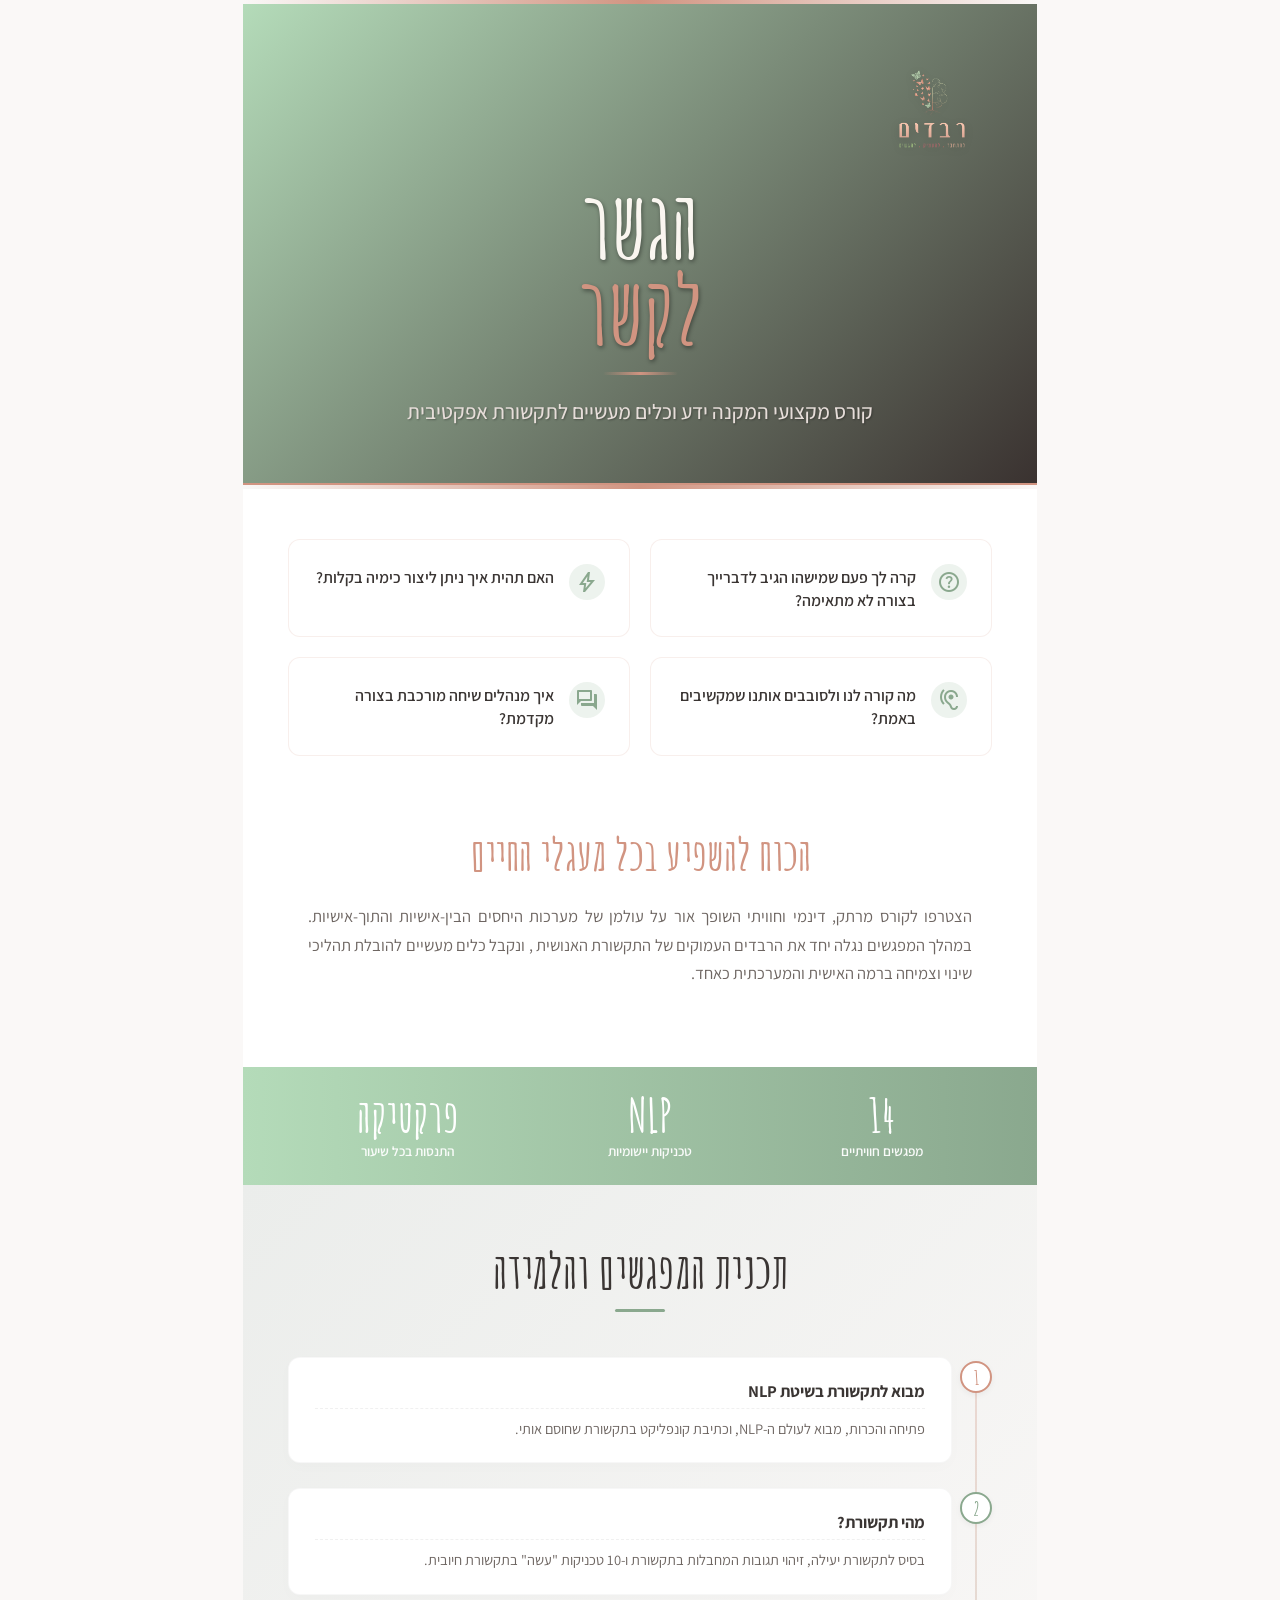
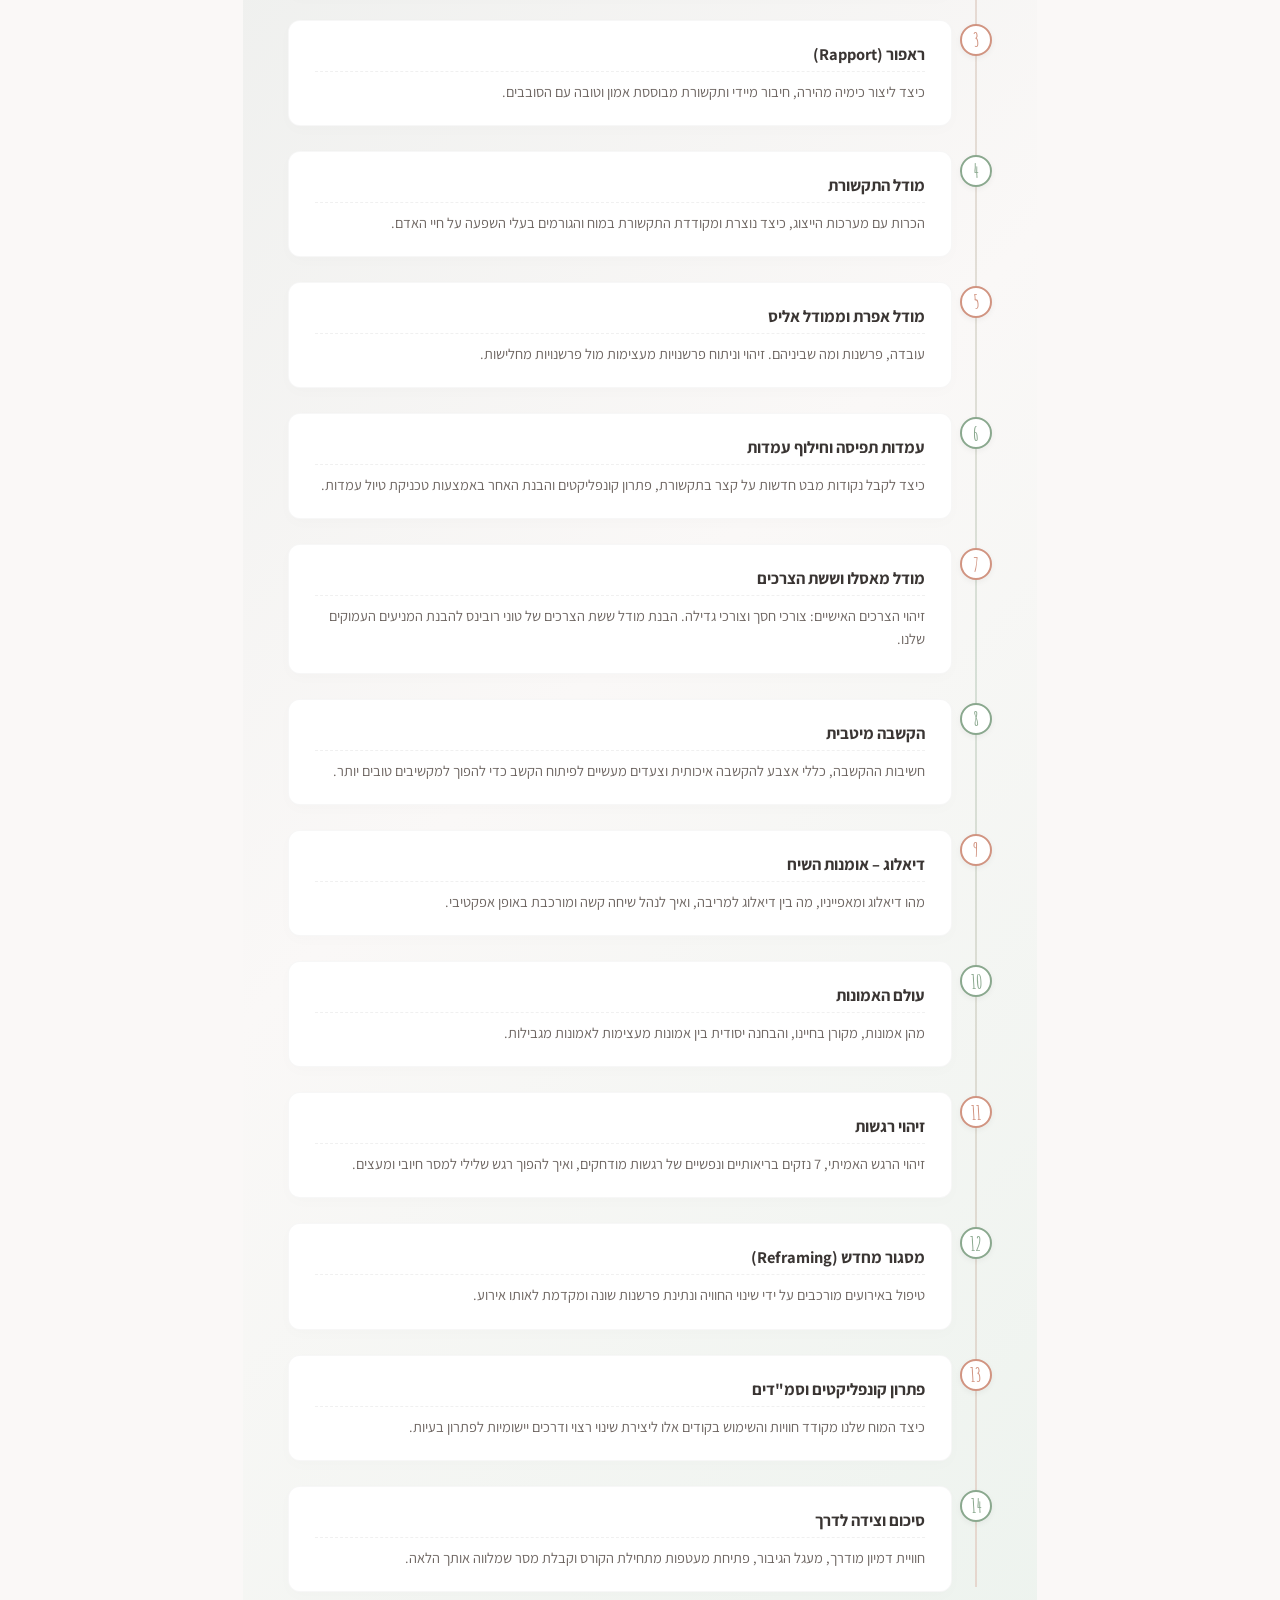
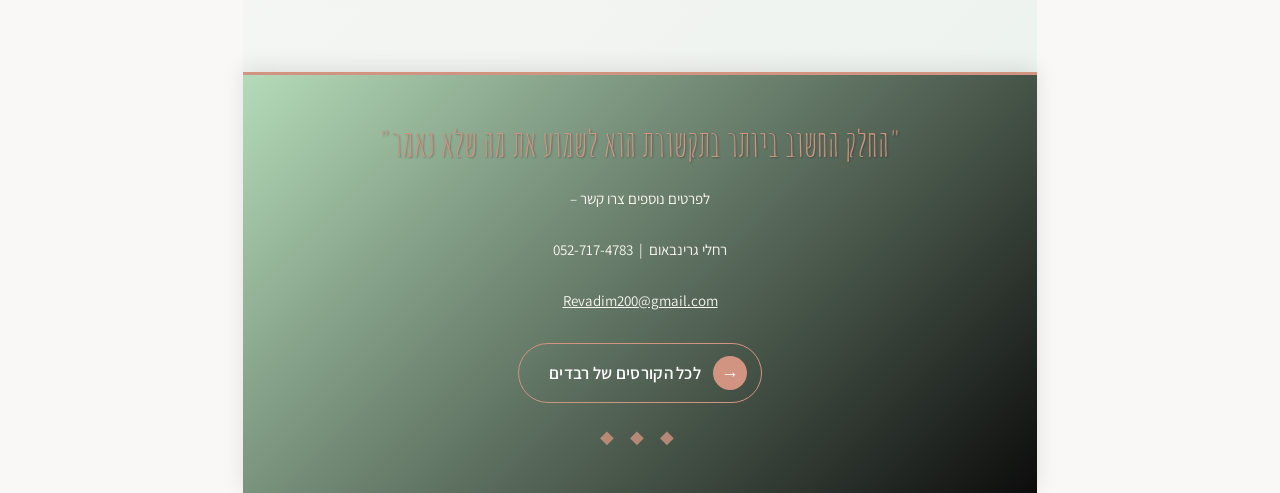
==== communication.html @ 4081c537 "מידע מובנה לגוגל (Schema), מפת אתר ו-robots.txt Co-Authored-By: Claude Opus 5.5 <noreply@anthropic.c" ====
<!doctype html>
<html lang="he" dir="rtl">

<head>
  <meta http-equiv="Content-Type" content="text/html; charset=UTF-8">
  <meta name="viewport" content="width=device-width, initial-scale=1.0">
  <title>הגשר לקשר</title>
  <meta name="description" content="הגשר לקשר – קורס תקשורת אפקטיבית ב-14 מפגשים חוויתיים: ראפור, הקשבה, ניהול שיחות מורכבות וטכניקות NLP יישומיות לכל מעגלי החיים. מרכז רבדים.">
  <meta property="og:type" content="website">
  <meta property="og:locale" content="he_IL">
  <meta property="og:site_name" content="רבדים">
  <meta property="og:title" content="הגשר לקשר">
  <meta property="og:description" content="הגשר לקשר – קורס תקשורת אפקטיבית ב-14 מפגשים חוויתיים: ראפור, הקשבה, ניהול שיחות מורכבות וטכניקות NLP יישומיות לכל מעגלי החיים. מרכז רבדים.">

  <link
    href="https://fonts.googleapis.com/css2?family=Amatic+SC:wght@400;700&family=Assistant:wght@300;400;500;600;700;800&display=swap"
    rel="stylesheet">
  <link href="https://fonts.googleapis.com/css2?family=Material+Symbols+Outlined" rel="stylesheet">

  <style>
    * {
      margin: 0;
      padding: 0;
      box-sizing: border-box;
    }

    :root {
      /* פלטת צבעים מתוך קובץ המותג */
      --logo-peach: #D19481;
      /* ורוד-אפרסק חם מהלוגו */
      --logo-peach-light: #F4EBE8;
      /* ורדרד בהיר מאוד לרקעים */
      --logo-mint: #8AA88E;
      /* ירוק מנטה/זית עדין מהעלים */
      --logo-mint-light: #EDF3EE;
      /* ירוק מנטה בהיר נקי */

      --text-main: #3A3533;
      /* חום-אפור כהה ואלגנטי לטקסט קריא */
      --text-muted: #6E6662;
      /* גוון משני עדין */
      --bg-main: #FAF8F7;
      /* רקע כללי בהיר, נקי ואסתטי */
      --white: #FFFFFF;

      --font-heading: 'Amatic SC', cursive;
      --font-body: 'Assistant', sans-serif;
    }

    body {
      font-family: var(--font-body);
      background-color: var(--bg-main);
      color: var(--text-main);
      direction: rtl;
      width: 794px;
      margin: 0 auto;
      -webkit-font-smoothing: antialiased;
    }

    /* ═══════════════════════════════════ HERO SECTION (עיצוב חדש: חום-שוקולד עמוק ויוקרתי עם נגיעות אפרסק) */
    .hero-container {
      /* רקע כהה, עשיר ואלגנטי המעניק ניגודיות מרהיבה ומראה אקסקלוסיבי */
      background: linear-gradient(135deg, #b4dbb9 0%, #3A3230 100%);
      padding: 1.9rem;
      position: relative;
      border-bottom: 2px solid var(--logo-peach);
      text-align: center;
    }

    .main-title {
      font-family: var(--font-heading);
      font-size: 94px;
      font-weight: 700;
      color: #FAF6F0;
      /* צבע שמנת בהיר לקריאות מושלמת על הרקע הכהה */
      line-height: 0.85;
      margin-bottom: 8px;
      text-shadow: 1px 2px 4px rgba(0, 0, 0, 0.4);
    }

    .main-title span {
      /* שימוש באפרסק מוזהב ובולט מתוך הלוגו */
      color: var(--logo-peach);
      display: block;
      margin-top: 6px;
    }

    .hero-header {
      display: flex;
      justify-content: space-between;
      align-items: center;
    }

    .brand-logo {
      width: 150px;
      height: auto;
      /* הוספת פילטר עדין להבלטת הלוגו על הרקע הכהה */
      filter: drop-shadow(0px 2px 4px rgba(0, 0, 0, 0.15));
    }

    .badge-tag {
      font-family: var(--font-body);
      font-size: 13px;
      font-weight: 700;
      color: #3A3230;
      border: 1px solid var(--logo-peach);
      padding: 5px 18px;
      border-radius: 30px;
      background-color: var(--logo-peach-light);
      box-shadow: 0 2px 6px rgba(0, 0, 0, 0.15);
      letter-spacing: 0.5px;
    }

    /* קו מפריד עיצובי עדין ויוקרתי מתחת לכותרת */
    .title-underline {
      width: 75px;
      height: 3px;
      background: linear-gradient(90deg, transparent 0%, var(--logo-peach) 50%, transparent 100%);
      margin: 22px auto;
      border-radius: 2px;
    }

    .hero-border-top {
      width: 100%;
      height: 4px;
      background: linear-gradient(90deg, transparent, var(--logo-peach), transparent);
      position: relative;
      z-index: 2;
    }

    .sub-title {
      font-size: 21px;
      font-weight: 500;
      color: #E6DDD9;
      /* גוון בהיר רך לקריאות מקסימלית */
      max-width: 550px;
      margin-left: auto;
      margin-right: auto;
      line-height: 1.45;
      text-shadow: 1px 1px 2px rgba(0, 0, 0, 0.3);
    }

    .hero-quote-box {
      margin-top: 25px;
      font-size: 15.5px;
      font-style: italic;
      color: var(--logo-peach);
      font-weight: 600;
      display: flex;
      align-items: center;
      justify-content: center;
      gap: 8px;
    }

    /* ═══════════════════════════════════ QUESTIONS GRID */
    .cards-section {
      padding: 50px 45px 30px 45px;
      background: var(--white);
    }

    .cards-grid {
      display: grid;
      grid-template-columns: 1fr 1fr;
      gap: 20px;
    }

    .question-card {
      background-color: var(--white);
      padding: 24px;
      border-radius: 12px;
      border: 1px solid rgba(209, 148, 129, 0.15);
      display: flex;
      gap: 15px;
      align-items: flex-start;
    }

    .card-icon-wrap {
      background-color: var(--logo-mint-light);
      color: var(--logo-mint);
      width: 36px;
      height: 36px;
      border-radius: 50%;
      display: flex;
      align-items: center;
      justify-content: center;
      flex-shrink: 0;
    }

    .question-card p {
      font-size: 16px;
      font-weight: 600;
      color: var(--text-main);
      line-height: 1.45;
      padding-top: 2px;
    }

    /* ═══════════════════════════════════ MAIN HOOK TEXT */
    .text-manifesto {
      padding: 40px 65px 50px 65px;
      background: var(--white);
      text-align: center;
    }

    .manifesto-heading {
      font-family: var(--font-heading);
      font-size: 44px;
      color: var(--logo-peach);
      margin-bottom: 20px;
    }

    .manifesto-p {
      font-size: 16.5px;
      color: var(--text-muted);
      line-height: 1.75;
      text-align: justify;
    }

    /* ═══════════════════════════════════ STATS BANNER */
    .stats-banner {
      background: linear-gradient(90deg, #b4dbb9 0%, #8aa88e 100%);
      padding: 25px 40px;
      display: flex;
      justify-content: space-around;
      color: var(--white);
    }

    .stat-block {
      text-align: center;
    }

    .stat-val {
      font-family: var(--font-heading);
      font-size: 46px;
      font-weight: 700;
      line-height: 1;
    }

    .stat-lbl {
      font-size: 13.5px;
      font-weight: 600;
      opacity: 0.95;
      margin-top: 4px;
    }

    /* ═══════════════════════════════════ TIMELINE SYLLABUS */
    .timeline-section {
      padding: 55px 45px;
      background: linear-gradient(135deg, #ebedeb 0%, #FAF8F7 50%, var(--logo-mint-light) 100%);
    }

    .section-title-modern {
      font-family: var(--font-heading);
      font-size: 48px;
      color: var(--text-main);
      text-align: center;
      margin-bottom: 45px;
      position: relative;
    }

    .section-title-modern::after {
      content: '';
      display: block;
      width: 50px;
      height: 3px;
      background-color: var(--logo-mint);
      margin: 8px auto 0 auto;
      border-radius: 2px;
    }

    .timeline-container {
      position: relative;
      margin: 0 auto;
      padding-right: 40px;
    }

    .timeline-container::before {
      content: '';
      position: absolute;
      top: 5px;
      bottom: 5px;
      right: 15px;
      width: 2px;
      background: linear-gradient(180deg, var(--logo-peach) 0%, var(--logo-mint) 50%, var(--logo-peach) 100%);
      opacity: 0.3;
    }

    .timeline-item {
      position: relative;
      margin-bottom: 25px;
    }

    .timeline-badge {
      position: absolute;
      right: -40px;
      top: 4px;
      width: 32px;
      height: 32px;
      border-radius: 50%;
      background-color: var(--white);
      border: 2px solid var(--logo-peach);
      color: var(--logo-peach);
      display: flex;
      align-items: center;
      justify-content: center;
      font-family: var(--font-heading);
      font-size: 20px;
      font-weight: 700;
      z-index: 2;
      box-shadow: 0 2px 6px rgba(0, 0, 0, 0.05);
    }

    .timeline-item:nth-child(even) .timeline-badge {
      border-color: var(--logo-mint);
      color: var(--logo-mint);
    }

    .timeline-content {
      background-color: var(--white);
      padding: 22px 26px;
      border-radius: 12px;
      box-shadow: 0 4px 15px rgba(0, 0, 0, 0.015);
      border: 1px solid rgba(0, 0, 0, 0.03);
    }

    .timeline-header-box {
      display: flex;
      justify-content: space-between;
      align-items: center;
      margin-bottom: 8px;
      border-bottom: 1px dashed rgba(0, 0, 0, 0.06);
      padding-bottom: 6px;
    }

    .timeline-topic {
      font-size: 16.5px;
      font-weight: 700;
      color: var(--text-main);
    }

    .timeline-desc {
      font-size: 14.5px;
      color: var(--text-muted);
      line-height: 1.6;
    }

    /* ═══════════════════════════════════ CLEAN STANDARD COURSE FOOTER (סגירה הרמונית ותואמת) */
    .footer {
      /* גרדיאנט חום כהה עשיר ליצירת סגירה מושלמת ויוקרתית לדף */
      background: linear-gradient(135deg, #b4dbb9 0%, #0c0c0c 100%);
      padding: 45px 60px;
      text-align: center;
      position: relative;
      box-shadow: 0 -4px 20px rgba(0, 0, 0, 0.1);
      border-top: 3px solid var(--logo-peach);
    }

    .footer-sub {
      font-family: var(--font-body);
      font-size: 15px;
      color: #FAF6F0;
      /* טקסט בהיר וקריא על הרקע הכהה */
      font-weight: 400;
      line-height: 1.7;
    }

    .footer-sub strong {
      color: #FFF;
    }

    .footer-quote-wrap {
      display: flex;
      align-items: center;
      justify-content: center;
      gap: 8px;
      margin-bottom: 20px;
    }

    .footer-quote-wrap span {
      color: var(--logo-peach);
      /* הבלטת הציטוט בגוון אפרסק חם */
      font-family: var(--font-heading);
      font-size: 36px;
      text-shadow: 1px 1px 2px rgba(0, 0, 0, 0.3);
    }

    .footer-ornament {
      color: var(--logo-peach);
      font-size: 18px;
      letter-spacing: 6px;
      margin-top: 22px;
      opacity: 0.8;
    }
  </style>
    <link rel="icon" href="favicon.ico" sizes="any">
    <link rel="icon" type="image/png" sizes="32x32" href="favicon-32.png">
    <link rel="apple-touch-icon" href="apple-touch-icon.png">
    <script type="application/ld+json">
    {
      "@context": "https://schema.org",
      "@type": "Course",
      "name": "הגשר לקשר – תקשורת אפקטיבית",
      "description": "קורס תקשורת אפקטיבית ב-14 מפגשים: ראפור, הקשבה, ניהול שיחות מורכבות וטכניקות NLP יישומיות.",
      "inLanguage": "he",
      "url": "https://racheligrinbaum.onrender.com/communication.html",
      "provider": {
        "@type": "EducationalOrganization",
        "name": "רבדים",
        "url": "https://racheligrinbaum.onrender.com/"
      },
      "instructor": {
        "@type": "Person",
        "name": "רחלי גרינבאום"
      }
    }
    </script>
</head>

<body>


  <!-- HERO -->
  <div class="hero-border-top"></div>
  <section class="hero-container">
    <div class="hero-header">
      <img class="brand-logo" src="logo.png" alt="רבדים">
    </div>

    <div>
      <h1 class="main-title">הגשר<span>לקשר</span></h1>
      <div class="title-underline"></div>
    </div>

    <p class="sub-title">קורס מקצועי המקנה ידע וכלים מעשיים לתקשורת אפקטיבית</p>

    <div class="hero-quote-box">

    </div>
  </section>
  <div class="hero-border-top"></div>

  <!-- QUESTIONS GRID -->
  <section class="cards-section">
    <div class="cards-grid">
      <div class="question-card">
        <div class="card-icon-wrap"><span class="material-symbols-outlined">help</span></div>
        <p>קרה לך פעם שמישהו הגיב לדברייך בצורה לא מתאימה?</p>
      </div>
      <div class="question-card">
        <div class="card-icon-wrap"><span class="material-symbols-outlined">bolt</span></div>
        <p>האם תהית איך ניתן ליצור כימיה בקלות?</p>
      </div>
      <div class="question-card">
        <div class="card-icon-wrap"><span class="material-symbols-outlined">hearing</span></div>
        <p>מה קורה לנו ולסובבים אותנו שמקשיבים באמת?</p>
      </div>
      <div class="question-card">
        <div class="card-icon-wrap"><span class="material-symbols-outlined">forum</span></div>
        <p>איך מנהלים שיחה מורכבת בצורה מקדמת?</p>
      </div>
    </div>
  </section>

  <!-- MANIFESTO TEXT -->
  <section class="text-manifesto">
    <h2 class="manifesto-heading">הכוח להשפיע בכל מעגלי החיים</h2>
    <p class="manifesto-p">
      הצטרפו לקורס מרתק, דינמי וחוויתי השופך אור על עולמן של מערכות היחסים הבין-אישיות והתוך-אישיות.
      במהלך המפגשים נגלה יחד את הרבדים העמוקים של התקשורת האנושית , ונקבל כלים מעשיים להובלת תהליכי שינוי וצמיחה ברמה
      האישית והמערכתית כאחד.
      <br><br>
    </p>
  </section>

  <!-- STATS BANNER -->
  <div class="stats-banner">
    <div class="stat-block">
      <div class="stat-val">14</div>
      <div class="stat-lbl">מפגשים חוויתיים</div>
    </div>
    <div class="stat-block">
      <div class="stat-val">NLP</div>
      <div class="stat-lbl">טכניקות יישומיות</div>
    </div>
    <div class="stat-block">
      <div class="stat-val">פרקטיקה</div>
      <div class="stat-lbl">התנסות בכל שיעור</div>
    </div>
  </div>

  <!-- TIMELINE SYLLABUS -->
  <section class="timeline-section">
    <h2 class="section-title-modern">תכנית המפגשים והלמידה</h2>

    <div class="timeline-container">

      <!-- שיעור 1 -->
      <div class="timeline-item">
        <div class="timeline-badge">1</div>
        <div class="timeline-content">
          <div class="timeline-header-box">
            <div class="timeline-topic">מבוא לתקשורת בשיטת NLP</div>
          </div>
          <p class="timeline-desc">פתיחה והכרות, מבוא לעולם ה-NLP, וכתיבת קונפליקט בתקשורת שחוסם אותי.</p>
        </div>
      </div>

      <!-- שיעור 2 -->
      <div class="timeline-item">
        <div class="timeline-badge">2</div>
        <div class="timeline-content">
          <div class="timeline-header-box">
            <div class="timeline-topic">מהי תקשורת?</div>
          </div>
          <p class="timeline-desc">בסיס לתקשורת יעילה, זיהוי תגובות המחבלות בתקשורת ו-10 טכניקות "עשה" בתקשורת חיובית.
          </p>
        </div>
      </div>

      <!-- שיעור 3 -->
      <div class="timeline-item">
        <div class="timeline-badge">3</div>
        <div class="timeline-content">
          <div class="timeline-header-box">
            <div class="timeline-topic">ראפור (Rapport)</div>
          </div>
          <p class="timeline-desc">כיצד ליצור כימיה מהירה, חיבור מיידי ותקשורת מבוססת אמון וטובה עם הסובבים.</p>
        </div>
      </div>

      <!-- שיעור 4 -->
      <div class="timeline-item">
        <div class="timeline-badge">4</div>
        <div class="timeline-content">
          <div class="timeline-header-box">
            <div class="timeline-topic">מודל התקשורת</div>
          </div>
          <p class="timeline-desc">הכרות עם מערכות הייצוג, כיצד נוצרת ומקודדת התקשורת במוח והגורמים בעלי השפעה על חיי
            האדם.</p>
        </div>
      </div>

      <!-- שיעור 5 -->
      <div class="timeline-item">
        <div class="timeline-badge">5</div>
        <div class="timeline-content">
          <div class="timeline-header-box">
            <div class="timeline-topic">מודל אפרת וממודל אליס</div>
          </div>
          <p class="timeline-desc">עובדה, פרשנות ומה שביניהם. זיהוי וניתוח פרשנויות מעצימות מול פרשנויות מחלישות.</p>
        </div>
      </div>

      <!-- שיעור 6 -->
      <div class="timeline-item">
        <div class="timeline-badge">6</div>
        <div class="timeline-content">
          <div class="timeline-header-box">
            <div class="timeline-topic">עמדות תפיסה וחילוף עמדות</div>
          </div>
          <p class="timeline-desc">כיצד לקבל נקודות מבט חדשות על קצר בתקשורת, פתרון קונפליקטים והבנת האחר באמצעות טכניקת
            טיול עמדות.</p>
        </div>
      </div>

      <!-- שיעור 7 -->
      <div class="timeline-item">
        <div class="timeline-badge">7</div>
        <div class="timeline-content">
          <div class="timeline-header-box">
            <div class="timeline-topic">מודל מאסלו וששת הצרכים</div>
          </div>
          <p class="timeline-desc">זיהוי הצרכים האישיים: צורכי חסך וצורכי גדילה. הבנת מודל ששת הצרכים של טוני רובינס
            להבנת המניעים העמוקים שלנו.</p>
        </div>
      </div>

      <!-- שיעור 8 -->
      <div class="timeline-item">
        <div class="timeline-badge">8</div>
        <div class="timeline-content">
          <div class="timeline-header-box">
            <div class="timeline-topic">הקשבה מיטבית</div>
          </div>
          <p class="timeline-desc">חשיבות ההקשבה, כללי אצבע להקשבה איכותית וצעדים מעשיים לפיתוח הקשב כדי להפוך למקשיבים
            טובים יותר.</p>
        </div>
      </div>

      <!-- שיעור 9 -->
      <div class="timeline-item">
        <div class="timeline-badge">9</div>
        <div class="timeline-content">
          <div class="timeline-header-box">
            <div class="timeline-topic">דיאלוג – אומנות השיח</div>
          </div>
          <p class="timeline-desc">מהו דיאלוג ומאפייניו, מה בין דיאלוג למריבה, ואיך לנהל שיחה קשה ומורכבת באופן אפקטיבי.
          </p>
        </div>
      </div>

      <!-- שיעור 10 -->
      <div class="timeline-item">
        <div class="timeline-badge">10</div>
        <div class="timeline-content">
          <div class="timeline-header-box">
            <div class="timeline-topic">עולם האמונות</div>
          </div>
          <p class="timeline-desc">מהן אמונות, מקורן בחיינו, והבחנה יסודית בין אמונות מעצימות לאמונות מגבילות.</p>
        </div>
      </div>

      <!-- שיעור 11 -->
      <div class="timeline-item">
        <div class="timeline-badge">11</div>
        <div class="timeline-content">
          <div class="timeline-header-box">
            <div class="timeline-topic">זיהוי רגשות</div>
          </div>
          <p class="timeline-desc">זיהוי הרגש האמיתי, 7 נזקים בריאותיים ונפשיים של רגשות מודחקים, ואיך להפוך רגש שלילי
            למסר חיובי ומעצים.</p>
        </div>
      </div>

      <!-- שיעור 12 -->
      <div class="timeline-item">
        <div class="timeline-badge">12</div>
        <div class="timeline-content">
          <div class="timeline-header-box">
            <div class="timeline-topic">מסגור מחדש (Reframing)</div>
          </div>
          <p class="timeline-desc">טיפול באירועים מורכבים על ידי שינוי החוויה ונתינת פרשנות שונה ומקדמת לאותו אירוע.</p>
        </div>
      </div>

      <!-- שיעור 13 -->
      <div class="timeline-item">
        <div class="timeline-badge">13</div>
        <div class="timeline-content">
          <div class="timeline-header-box">
            <div class="timeline-topic">פתרון קונפליקטים וסמ"דים</div>
          </div>
          <p class="timeline-desc">כיצד המוח שלנו מקודד חוויות והשימוש בקודים אלו ליצירת שינוי רצוי ודרכים יישומיות
            לפתרון בעיות.</p>
        </div>
      </div>

      <!-- שיעור 14 -->
      <div class="timeline-item">
        <div class="timeline-badge">14</div>
        <div class="timeline-content">
          <div class="timeline-header-box">
            <div class="timeline-topic">סיכום וצידה לדרך</div>
          </div>
          <p class="timeline-desc">חוויית דמיון מודרך, מעגל הגיבור, פתיחת מעטפות מתחילת הקורס וקבלת מסר שמלווה אותך
            הלאה.</p>
        </div>
      </div>

    </div>
  </section>


  <!-- CLEAN STANDARD COURSE FOOTER -->
  <footer class="footer">
    <div class="footer-quote-wrap">
      <span>"החלק החשוב ביותר בתקשורת הוא לשמוע את מה שלא נאמר"</span>
    </div>
    <div class="footer-sub">
      לפרטים נוספים צרו קשר –<br><br>
      רחלי גרינבאום &nbsp;|&nbsp; 052-717-4783<br><br>
      <a href="mailto:Revadim200@gmail.com" style="color: inherit;">Revadim200@gmail.com</a>
    </div>
    <style>
    .back-to-courses-wrap{margin:30px 0 6px;text-align:center}
    .back-to-courses{display:inline-flex;align-items:center;gap:12px;padding:12px 14px 12px 30px;border:1.5px solid #D19481;border-radius:999px;color:#FFFFFF;font-family:'Assistant',sans-serif;font-size:17px;font-weight:600;letter-spacing:.3px;text-decoration:none;background:transparent;transition:background .3s ease,color .3s ease,box-shadow .3s ease}
    .back-to-courses .arrow{display:inline-flex;align-items:center;justify-content:center;width:34px;height:34px;border-radius:50%;background:#D19481;color:#FFFFFF;font-size:18px;transition:transform .3s ease}
    .back-to-courses:hover,.back-to-courses:focus-visible{background:#D19481;color:#FFFFFF;box-shadow:0 6px 18px rgba(0,0,0,.18)}
    .back-to-courses:hover .arrow,.back-to-courses:focus-visible .arrow{transform:translateX(4px);background:#FFFFFF;color:#D19481}
    </style>
    <div class="back-to-courses-wrap"><a href="index.html" class="back-to-courses"><span class="arrow" aria-hidden="true">→</span>לכל הקורסים של רבדים</a></div>
    <div class="footer-ornament">◆ ◆ ◆</div>
  </footer>

</body>

</html>
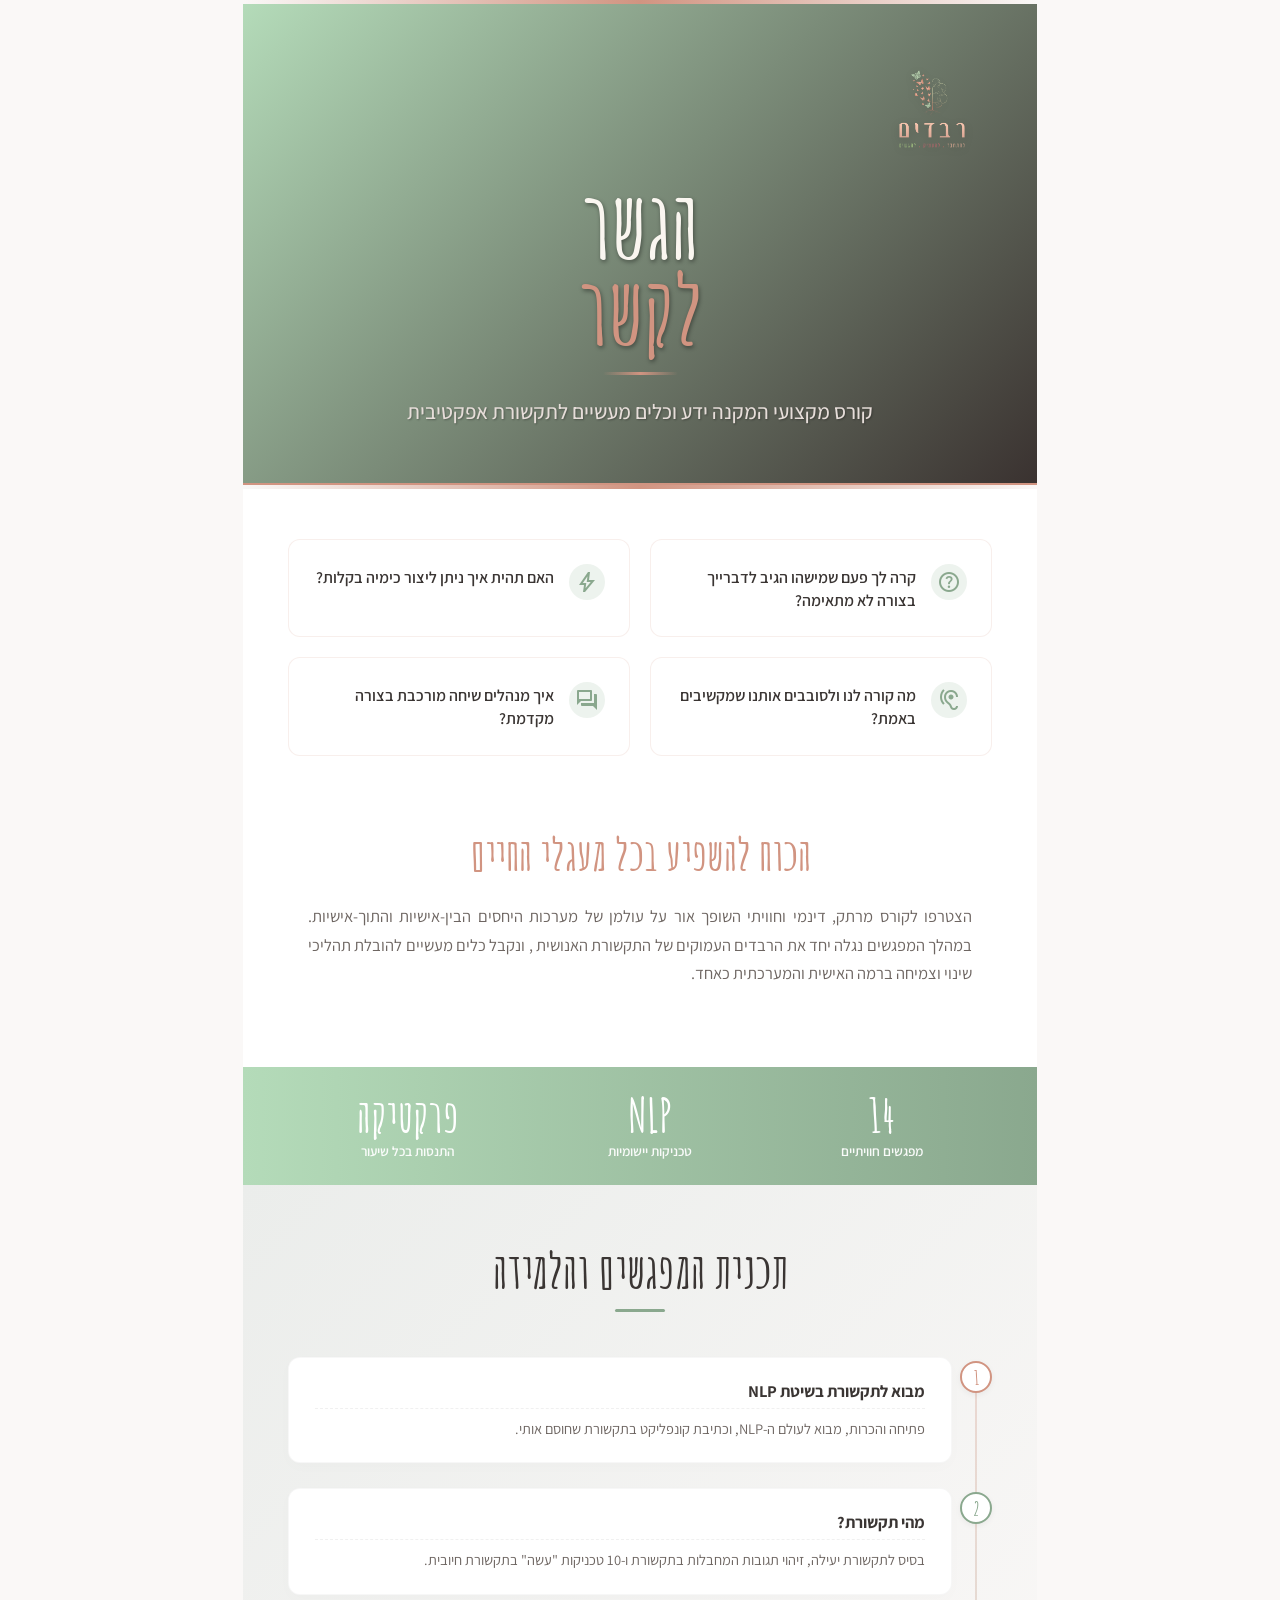
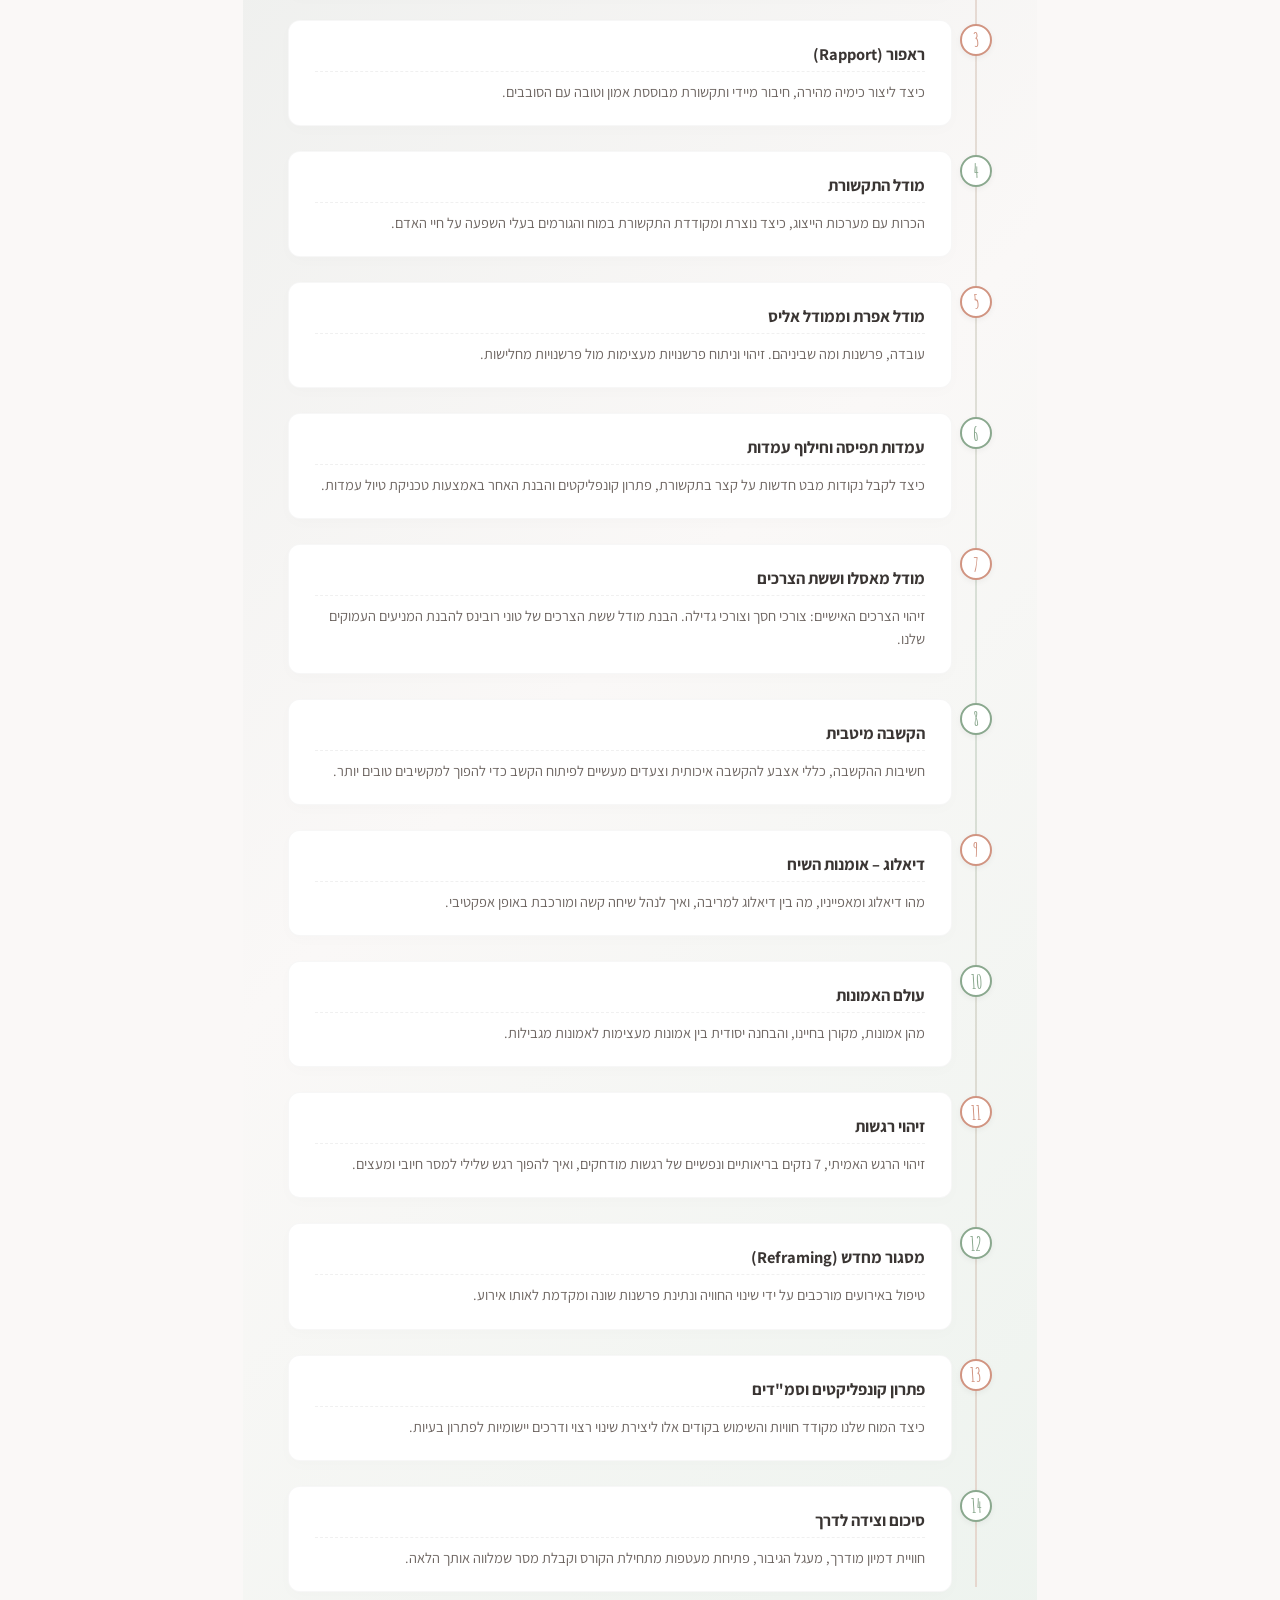
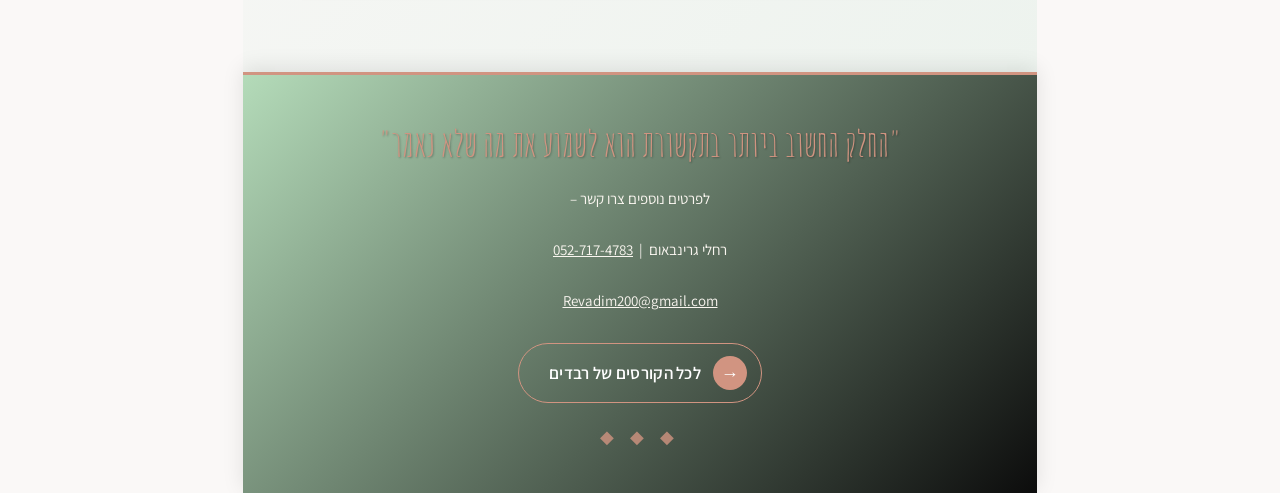
==== commit b44ece4d: "טלפון לחיץ (tel:) בעמודי הקורסים ובעמוד ההמלצות Co-Authored-By: Claude Opus 5.5 <noreply@anthropic.c" ====
--- a/communication.html
+++ b/communication.html
@@ -667,7 +667,7 @@
     </div>
     <div class="footer-sub">
       לפרטים נוספים צרו קשר –<br><br>
-      רחלי גרינבאום &nbsp;|&nbsp; 052-717-4783<br><br>
+      רחלי גרינבאום &nbsp;|&nbsp; <a href="tel:+972527174783" style="color: inherit;">052-717-4783</a><br><br>
       <a href="mailto:Revadim200@gmail.com" style="color: inherit;">Revadim200@gmail.com</a>
     </div>
     <style>
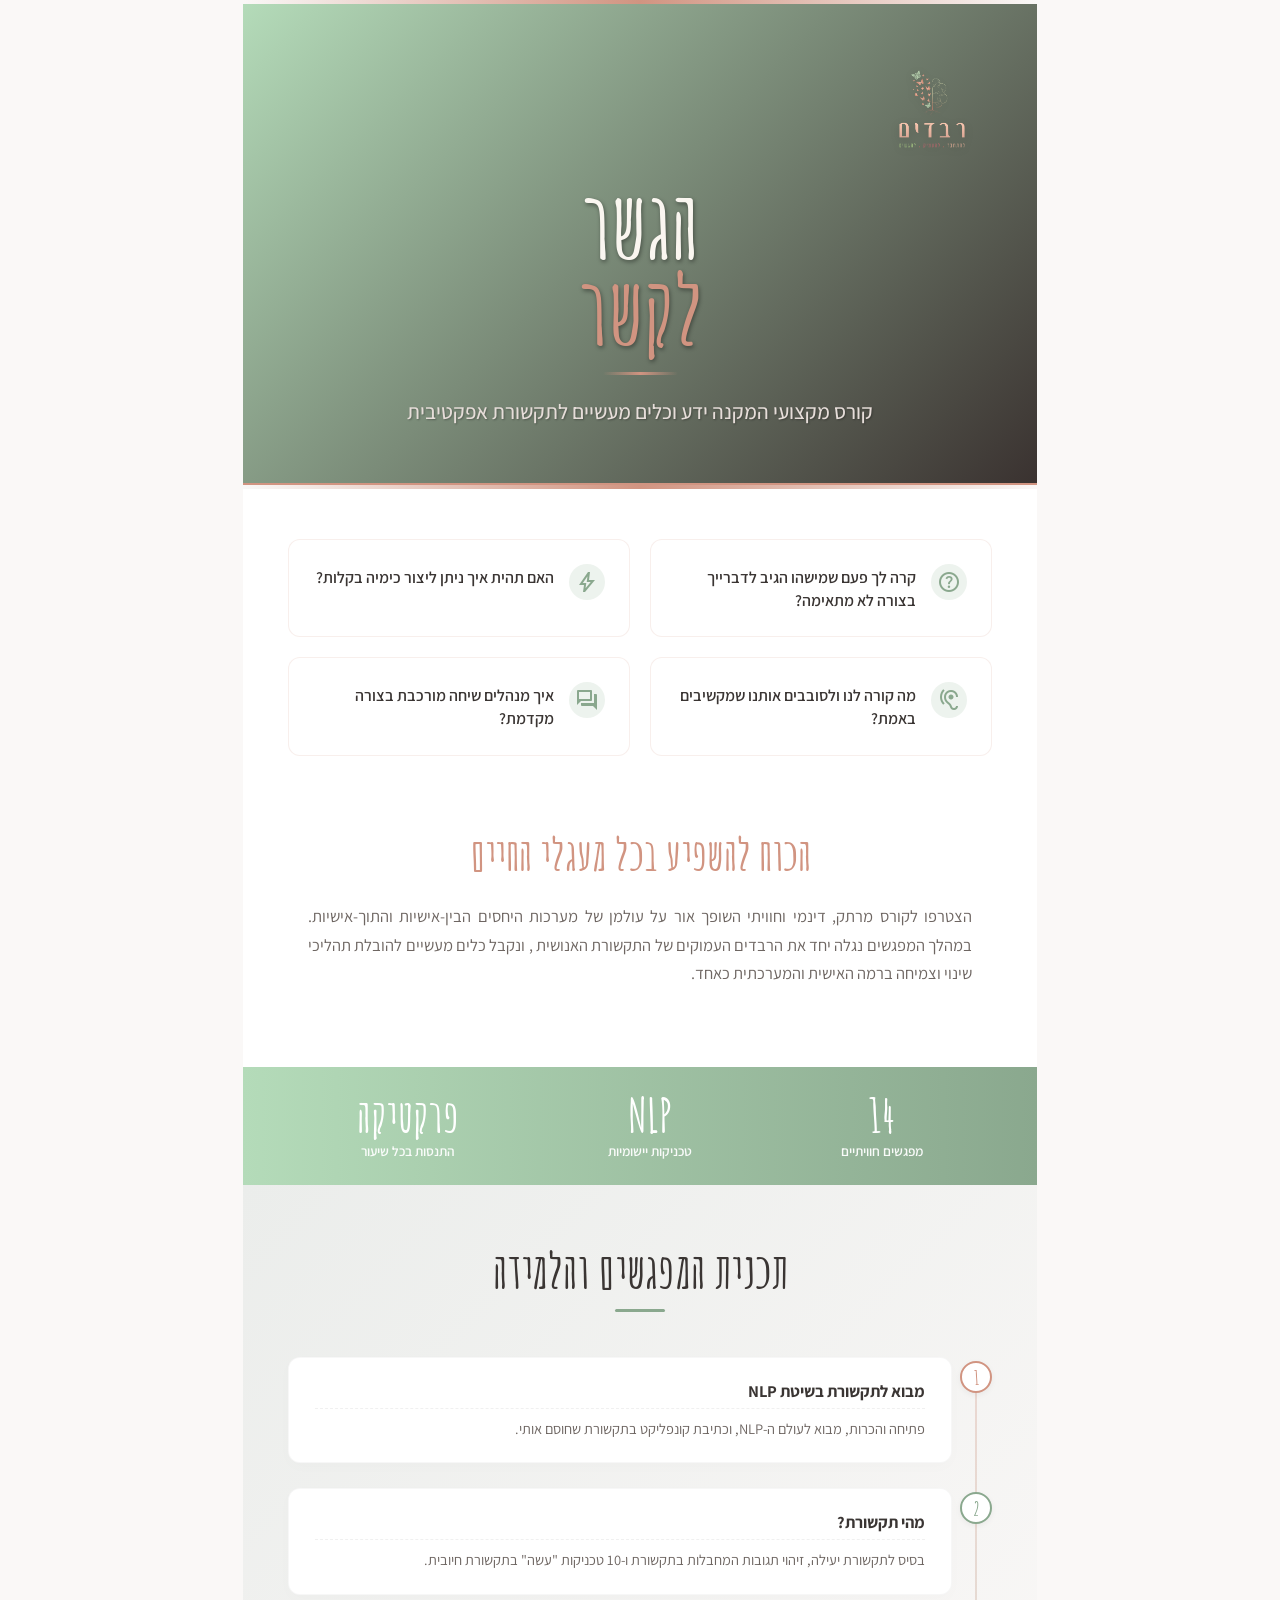
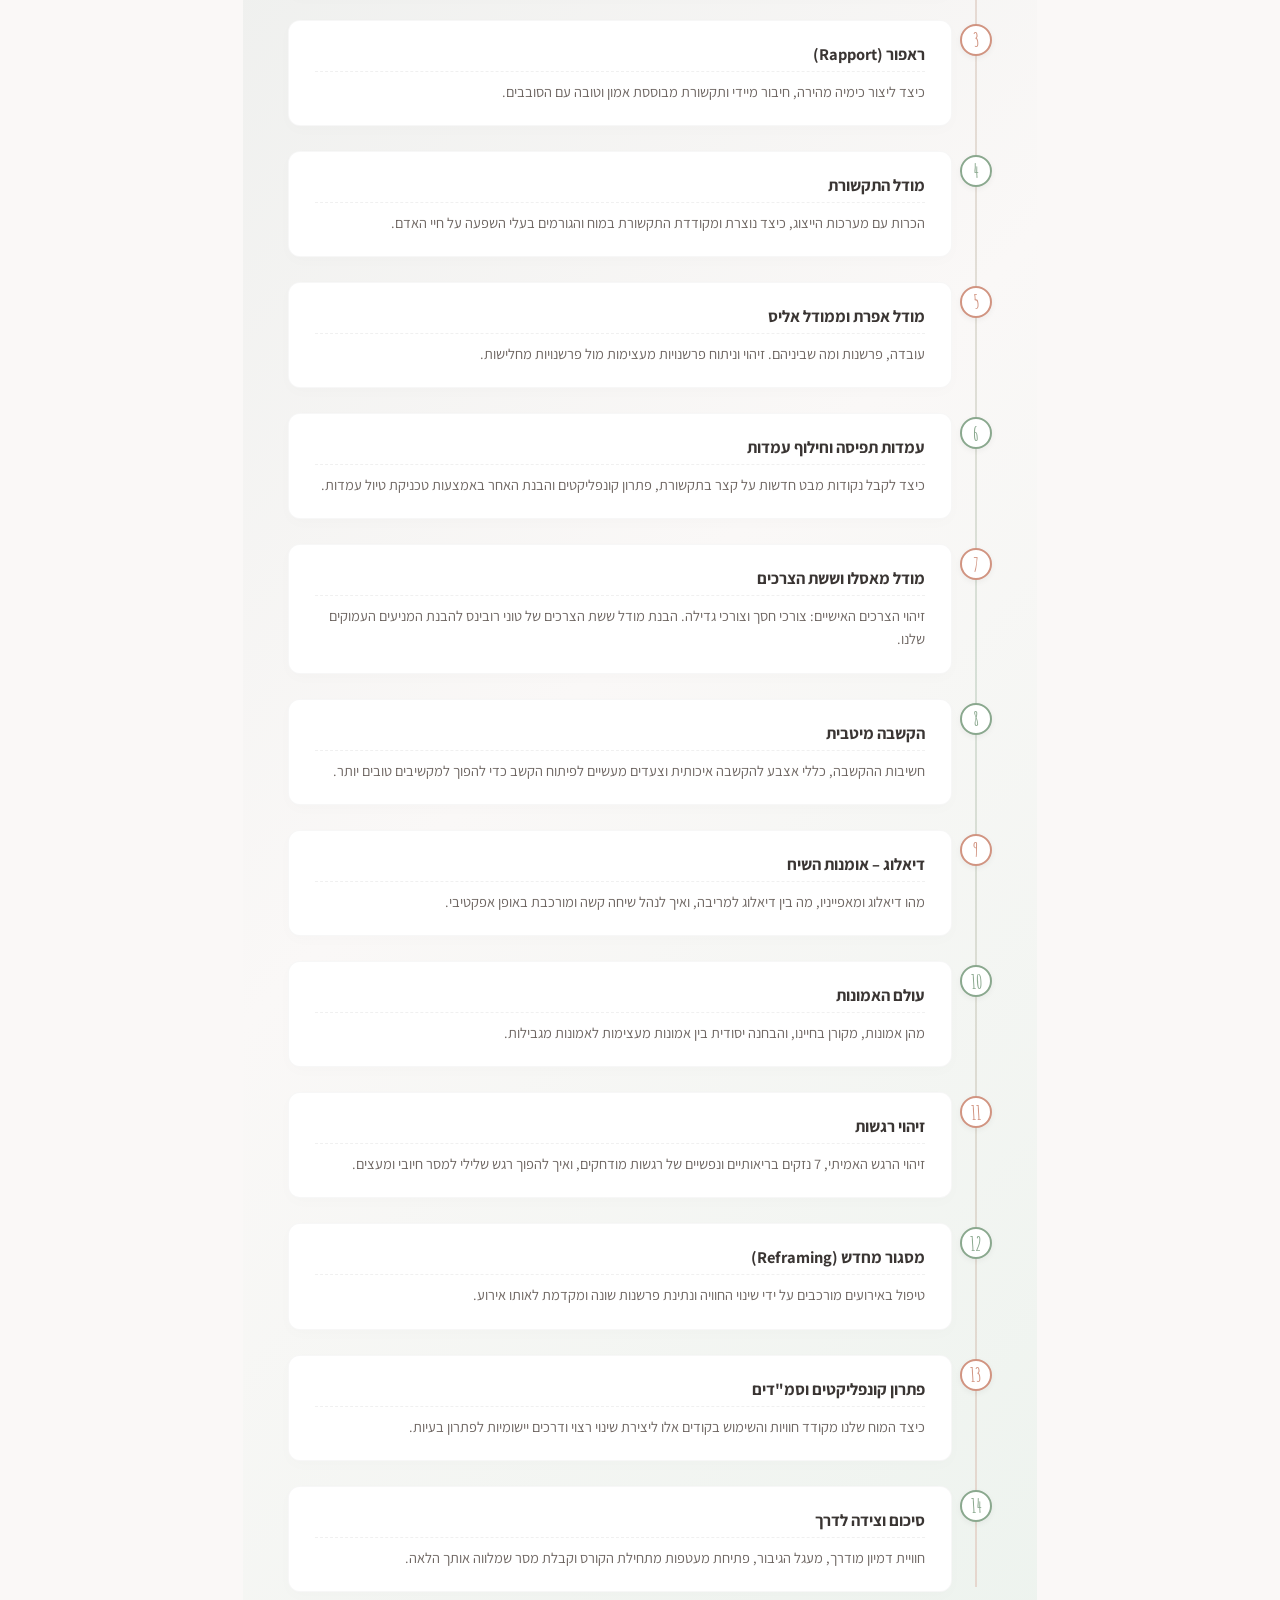
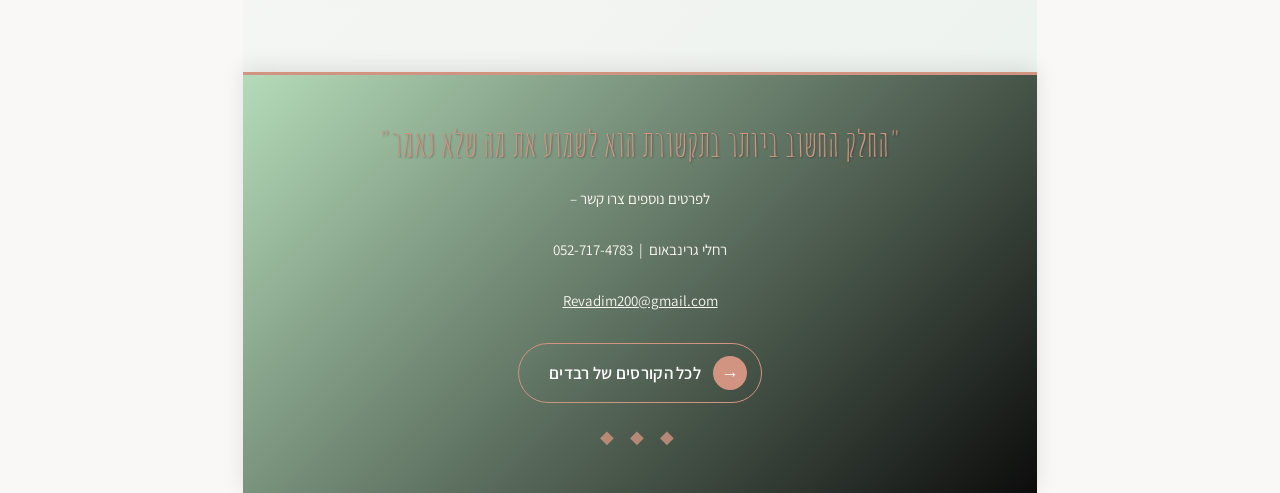
==== commit fc722d10: "קובץ style.css משותף: איפוס בסיסי וכפתור 'לכל הקורסים' Co-Authored-By: Claude Opus 5.5 <noreply@anth" ====
--- a/communication.html
+++ b/communication.html
@@ -17,12 +17,8 @@
     rel="stylesheet">
   <link href="https://fonts.googleapis.com/css2?family=Material+Symbols+Outlined" rel="stylesheet">
 
+  <link rel="stylesheet" href="style.css">
   <style>
-    * {
-      margin: 0;
-      padding: 0;
-      box-sizing: border-box;
-    }
 
     :root {
       /* פלטת צבעים מתוך קובץ המותג */
@@ -667,17 +663,10 @@
     </div>
     <div class="footer-sub">
       לפרטים נוספים צרו קשר –<br><br>
-      רחלי גרינבאום &nbsp;|&nbsp; <a href="tel:+972527174783" style="color: inherit;">052-717-4783</a><br><br>
+      רחלי גרינבאום &nbsp;|&nbsp; 052-717-4783<br><br>
       <a href="mailto:Revadim200@gmail.com" style="color: inherit;">Revadim200@gmail.com</a>
     </div>
-    <style>
-    .back-to-courses-wrap{margin:30px 0 6px;text-align:center}
-    .back-to-courses{display:inline-flex;align-items:center;gap:12px;padding:12px 14px 12px 30px;border:1.5px solid #D19481;border-radius:999px;color:#FFFFFF;font-family:'Assistant',sans-serif;font-size:17px;font-weight:600;letter-spacing:.3px;text-decoration:none;background:transparent;transition:background .3s ease,color .3s ease,box-shadow .3s ease}
-    .back-to-courses .arrow{display:inline-flex;align-items:center;justify-content:center;width:34px;height:34px;border-radius:50%;background:#D19481;color:#FFFFFF;font-size:18px;transition:transform .3s ease}
-    .back-to-courses:hover,.back-to-courses:focus-visible{background:#D19481;color:#FFFFFF;box-shadow:0 6px 18px rgba(0,0,0,.18)}
-    .back-to-courses:hover .arrow,.back-to-courses:focus-visible .arrow{transform:translateX(4px);background:#FFFFFF;color:#D19481}
-    </style>
-    <div class="back-to-courses-wrap"><a href="index.html" class="back-to-courses"><span class="arrow" aria-hidden="true">→</span>לכל הקורסים של רבדים</a></div>
+    <div class="back-to-courses-wrap" style="--back-accent: #D19481; --back-text: #FFFFFF; --back-hover-bg: #D19481; --back-hover-text: #FFFFFF;"><a href="index.html" class="back-to-courses"><span class="arrow" aria-hidden="true">→</span>לכל הקורסים של רבדים</a></div>
     <div class="footer-ornament">◆ ◆ ◆</div>
   </footer>
 
--- a/style.css
+++ b/style.css
@@ -0,0 +1,68 @@
+/* ============================================================
+   רבדים – עיצוב משותף לכל עמודי האתר
+   כל עמוד שומר את העיצוב והצבעים הייחודיים שלו בתוך הקובץ שלו.
+   כאן נמצא רק מה שזהה בכל העמודים, כדי לשנות אותו במקום אחד.
+   ============================================================ */
+
+/* איפוס בסיסי */
+* {
+    margin: 0;
+    padding: 0;
+    box-sizing: border-box;
+}
+
+/* ---------- כפתור "לכל הקורסים של רבדים" בתחתית עמודי הקורסים ----------
+   הצבעים נקבעים בכל עמוד דרך משתנים על .back-to-courses-wrap:
+   --back-accent      צבע המסגרת והעיגול
+   --back-text        צבע הטקסט במצב רגיל
+   --back-hover-bg    צבע המילוי בריחוף
+   --back-hover-text  צבע הטקסט בריחוף (וצבע החץ במצב רגיל)
+*/
+.back-to-courses-wrap {
+    margin: 30px 0 6px;
+    text-align: center;
+}
+
+.back-to-courses {
+    display: inline-flex;
+    align-items: center;
+    gap: 12px;
+    padding: 12px 14px 12px 30px;
+    border: 1.5px solid var(--back-accent);
+    border-radius: 999px;
+    color: var(--back-text);
+    font-family: 'Assistant', sans-serif;
+    font-size: 17px;
+    font-weight: 600;
+    letter-spacing: .3px;
+    text-decoration: none;
+    background: transparent;
+    transition: background .3s ease, color .3s ease, box-shadow .3s ease;
+}
+
+.back-to-courses .arrow {
+    display: inline-flex;
+    align-items: center;
+    justify-content: center;
+    width: 34px;
+    height: 34px;
+    border-radius: 50%;
+    background: var(--back-accent);
+    color: var(--back-hover-text);
+    font-size: 18px;
+    transition: transform .3s ease;
+}
+
+.back-to-courses:hover,
+.back-to-courses:focus-visible {
+    background: var(--back-hover-bg);
+    color: var(--back-hover-text);
+    box-shadow: 0 6px 18px rgba(0, 0, 0, .18);
+}
+
+.back-to-courses:hover .arrow,
+.back-to-courses:focus-visible .arrow {
+    transform: translateX(4px);
+    background: var(--back-hover-text);
+    color: var(--back-hover-bg);
+}
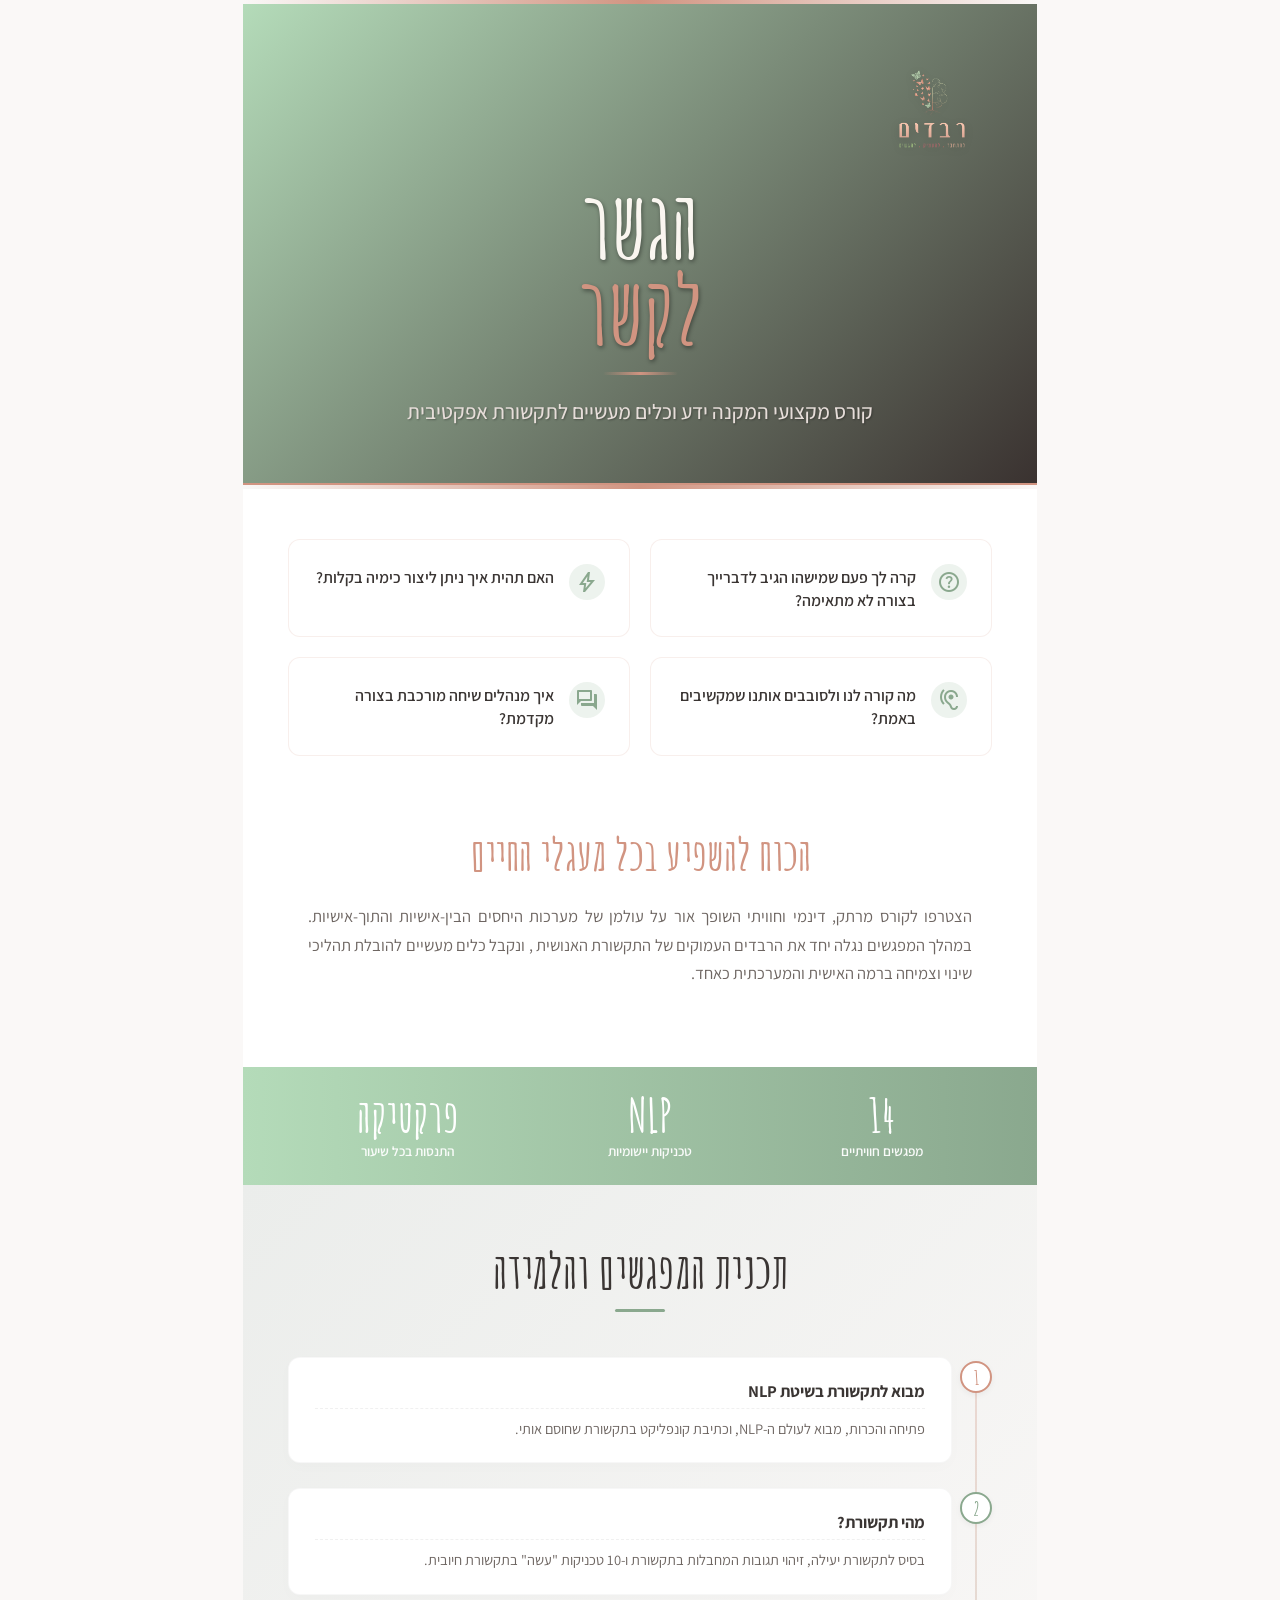
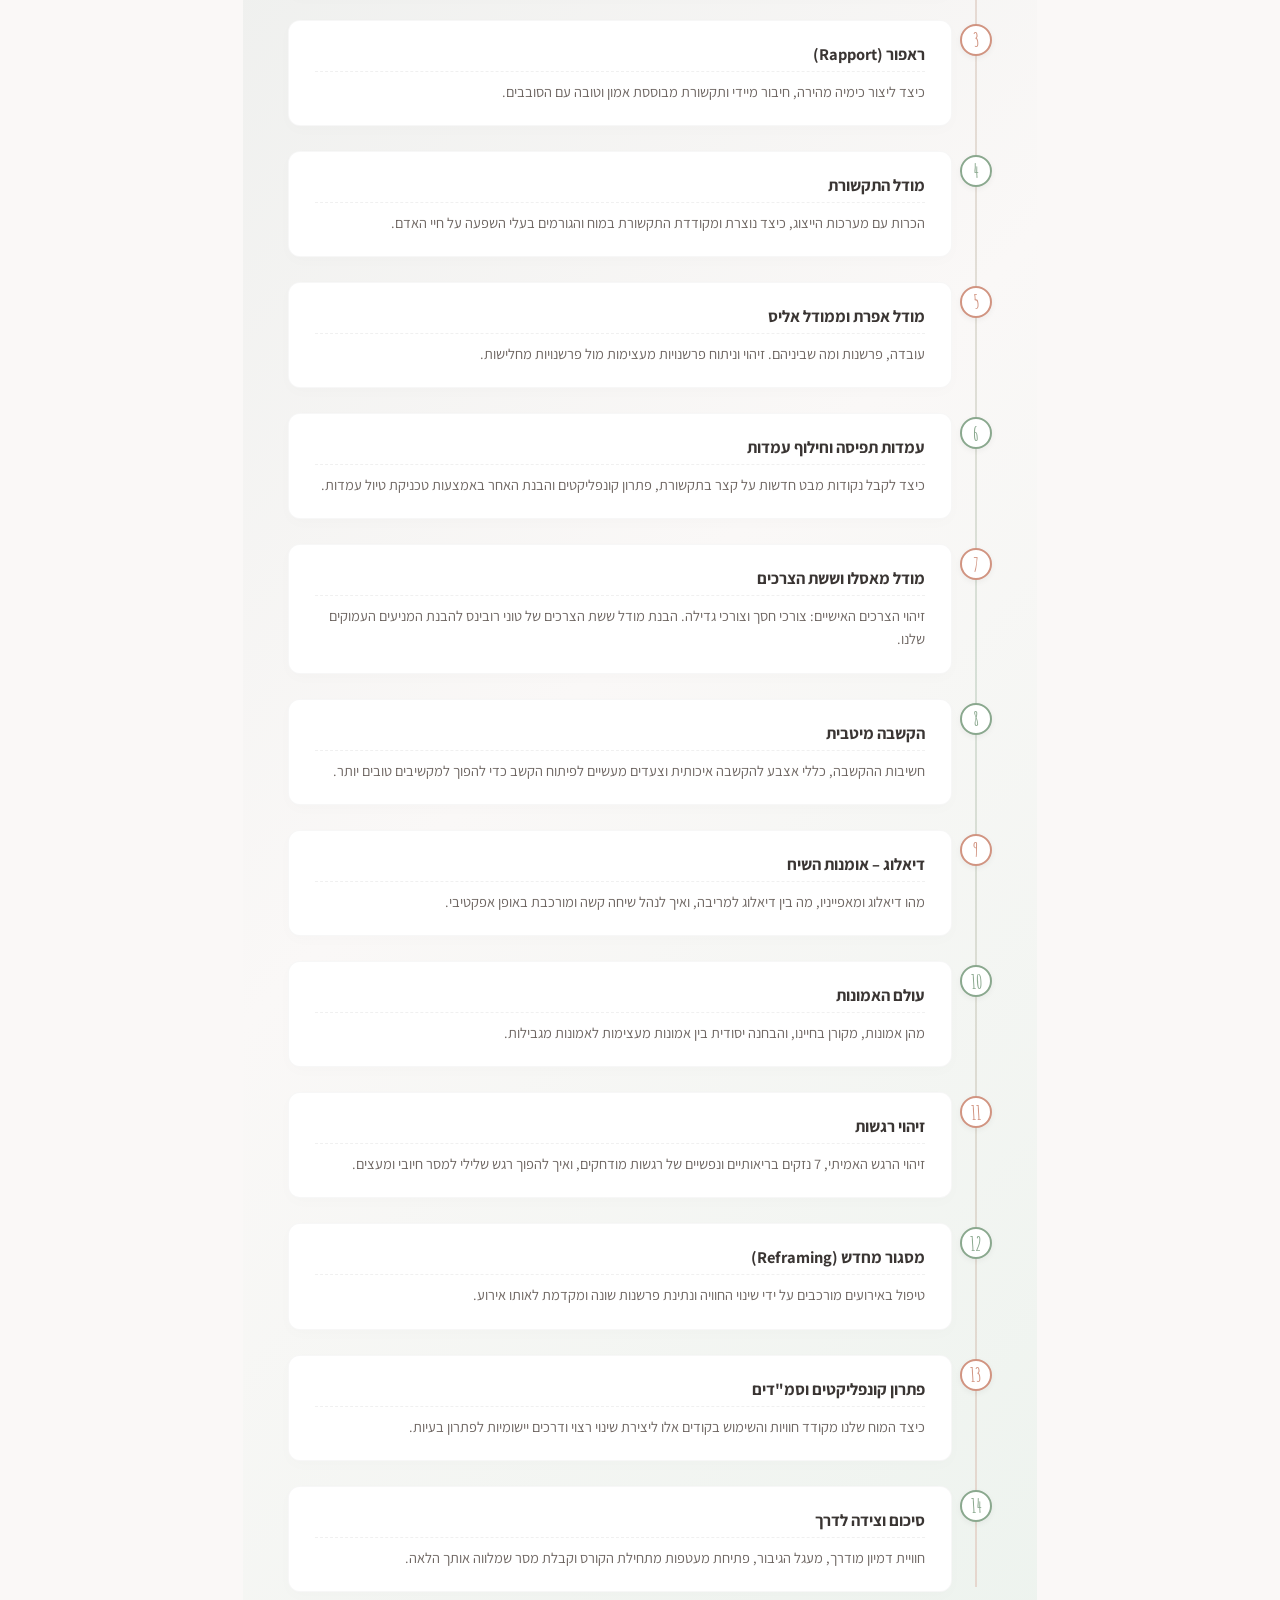
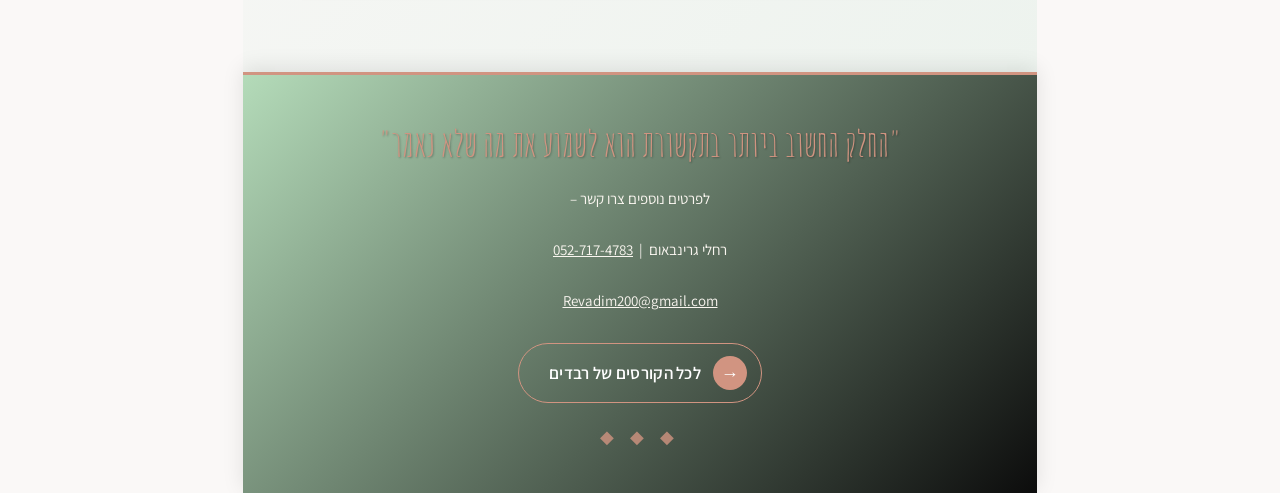
==== commit 7e720d03: "Merge pull request #8 from sargav/fix/phone-tel טלפון לחיץ בעמודי הקורסים" ====
--- a/communication.html
+++ b/communication.html
@@ -663,7 +663,7 @@
     </div>
     <div class="footer-sub">
       לפרטים נוספים צרו קשר –<br><br>
-      רחלי גרינבאום &nbsp;|&nbsp; 052-717-4783<br><br>
+      רחלי גרינבאום &nbsp;|&nbsp; <a href="tel:+972527174783" style="color: inherit;">052-717-4783</a><br><br>
       <a href="mailto:Revadim200@gmail.com" style="color: inherit;">Revadim200@gmail.com</a>
     </div>
     <div class="back-to-courses-wrap" style="--back-accent: #D19481; --back-text: #FFFFFF; --back-hover-bg: #D19481; --back-hover-text: #FFFFFF;"><a href="index.html" class="back-to-courses"><span class="arrow" aria-hidden="true">→</span>לכל הקורסים של רבדים</a></div>
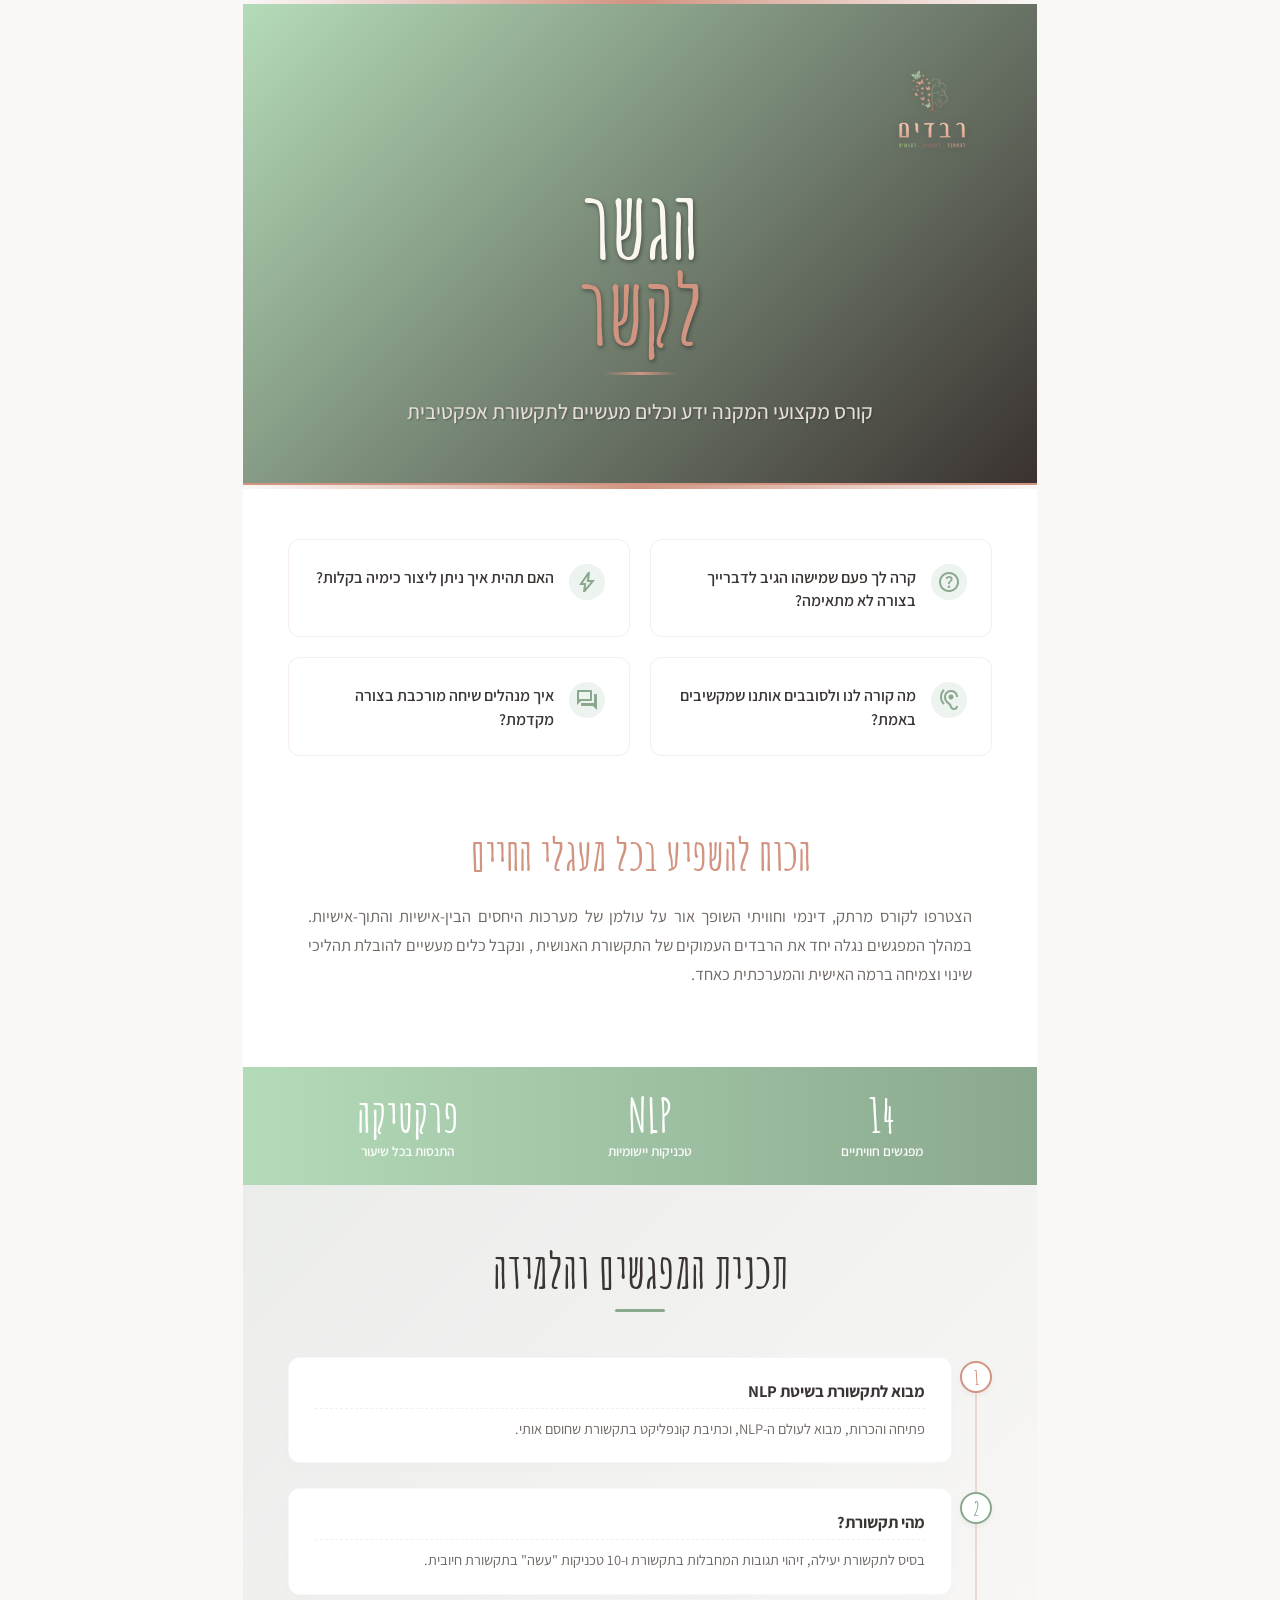
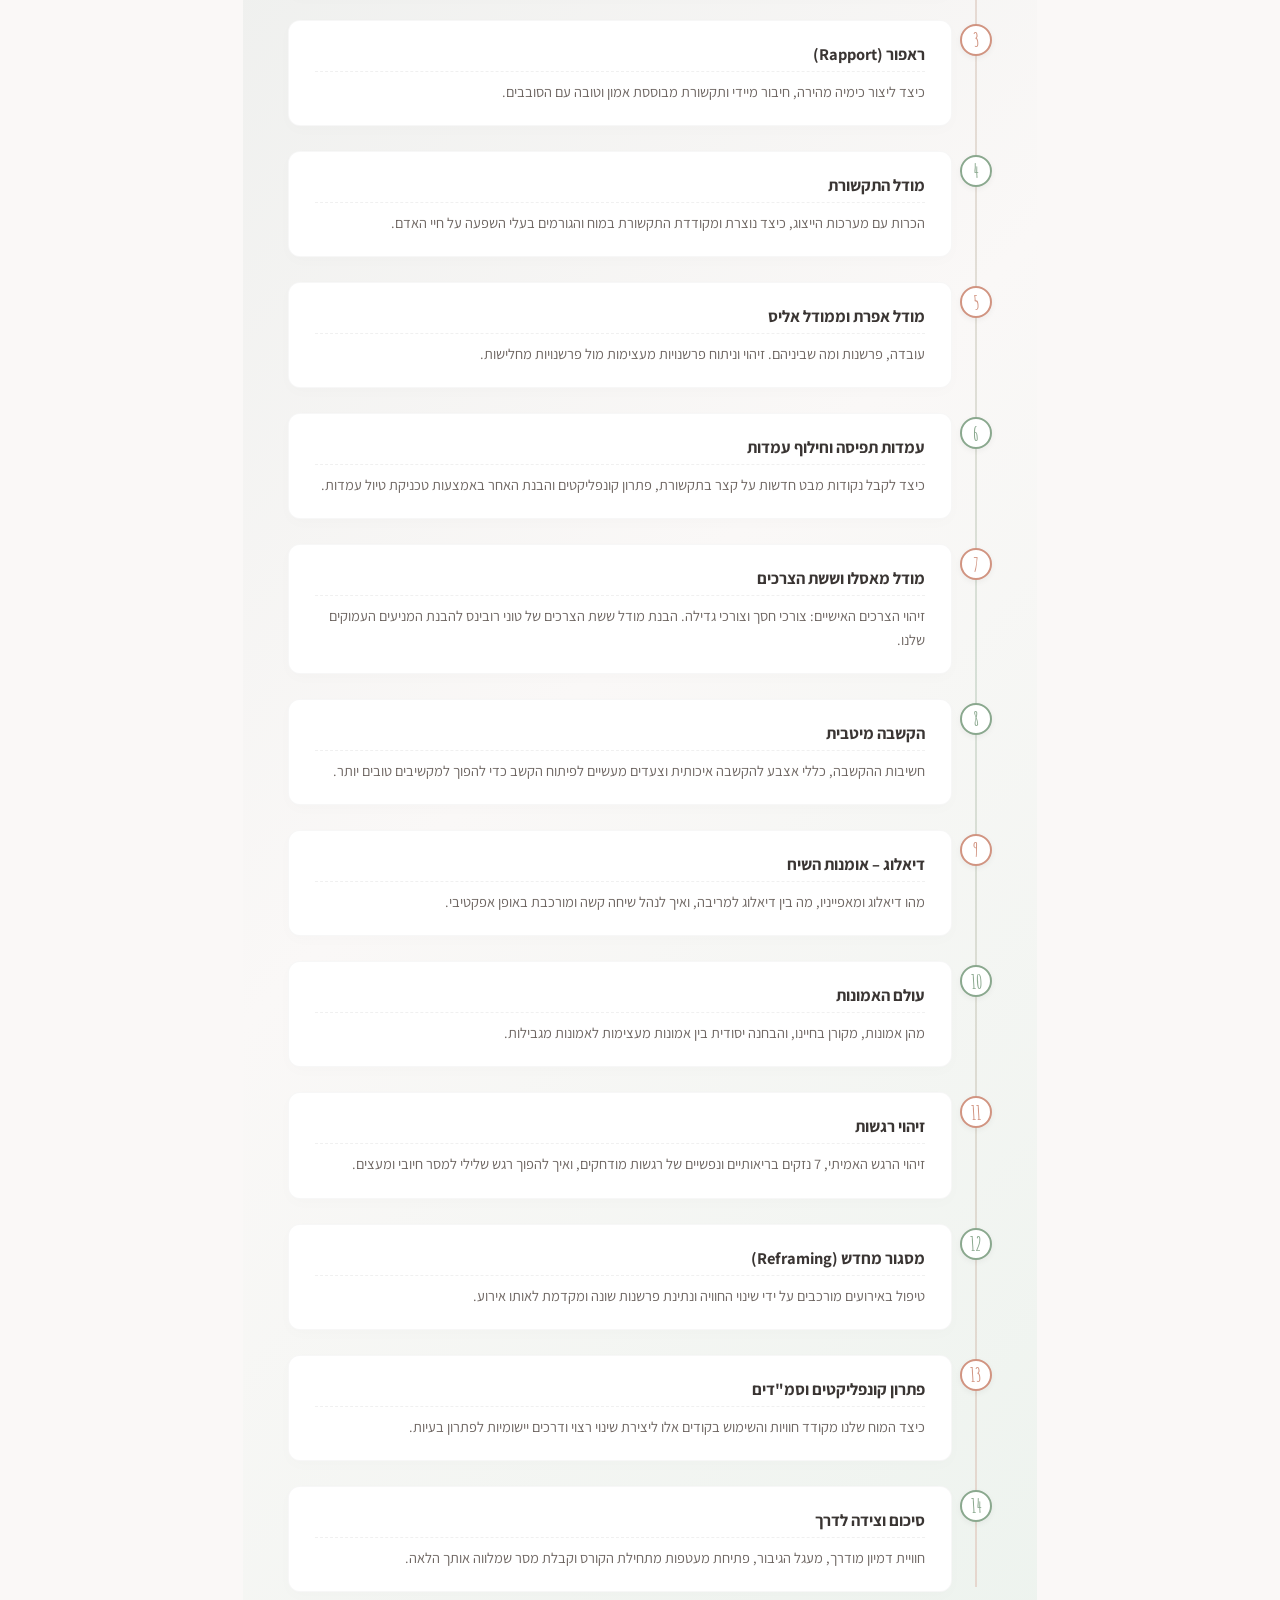
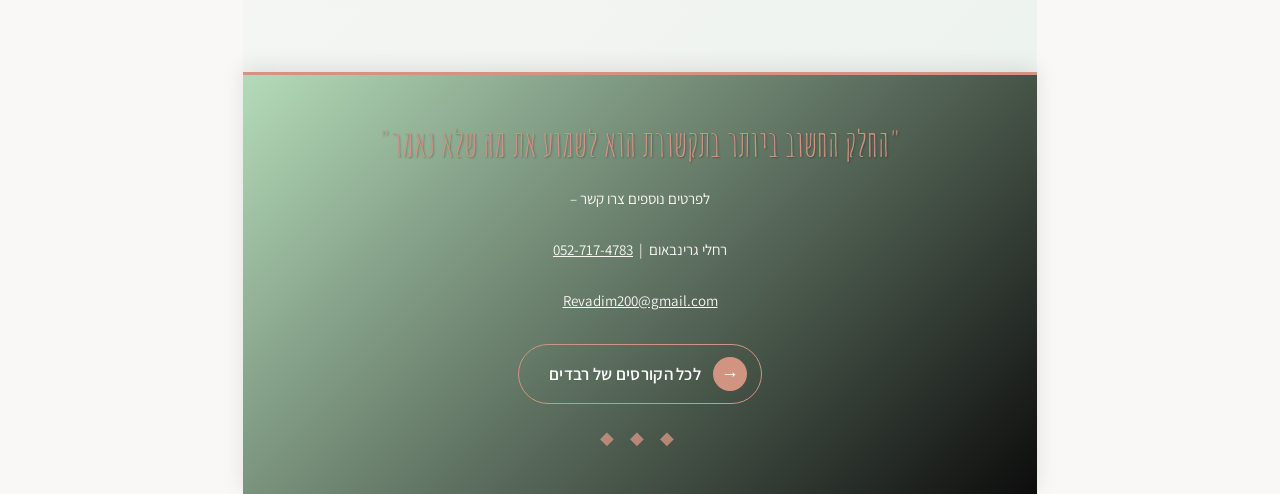
==== commit 09e6cd24: "התאמה למובייל בארבעת עמודי הקורסים Co-Authored-By: Claude Opus 5.5 <noreply@anthropic.com> Claude-Se" ====
--- a/communication.html
+++ b/communication.html
@@ -48,7 +48,8 @@
       background-color: var(--bg-main);
       color: var(--text-main);
       direction: rtl;
-      width: 794px;
+      width: 100%;
+      max-width: 794px;
       margin: 0 auto;
       -webkit-font-smoothing: antialiased;
     }
@@ -409,6 +410,24 @@
       }
     }
     </script>
+<style>
+  /* ---------- התאמה למסכים קטנים (טלפון) ---------- */
+  @media (max-width: 640px) {
+    img { max-width: 100%; }
+    .footer { padding: 36px 20px; }
+    .sub-title, .hero-sub, .hero-inner, .methods-container { width: auto; max-width: 100%; }
+    .section-title, .stat-lbl { white-space: normal; }
+    .cards-grid, .info-grid, .syllabus-grid, .outcomes-grid, .resp-grid { grid-template-columns: 1fr; }
+    .stats-banner, .details-bar { flex-wrap: wrap; justify-content: center; gap: 18px; padding-left: 20px; padding-right: 20px; }
+    .stat-block, .detail-item { flex: 1 1 40%; }
+    .hero-container, .cards-section, .timeline-section { padding-left: 20px; padding-right: 20px; }
+    .text-manifesto { padding: 32px 20px 40px; }
+    .main-title { font-size: 64px; }
+    .manifesto-heading, .section-title-modern { font-size: 36px; }
+    .stat-val { font-size: 38px; }
+    .timeline-content { padding: 18px; }
+  }
+</style>
 </head>
 
 <body>
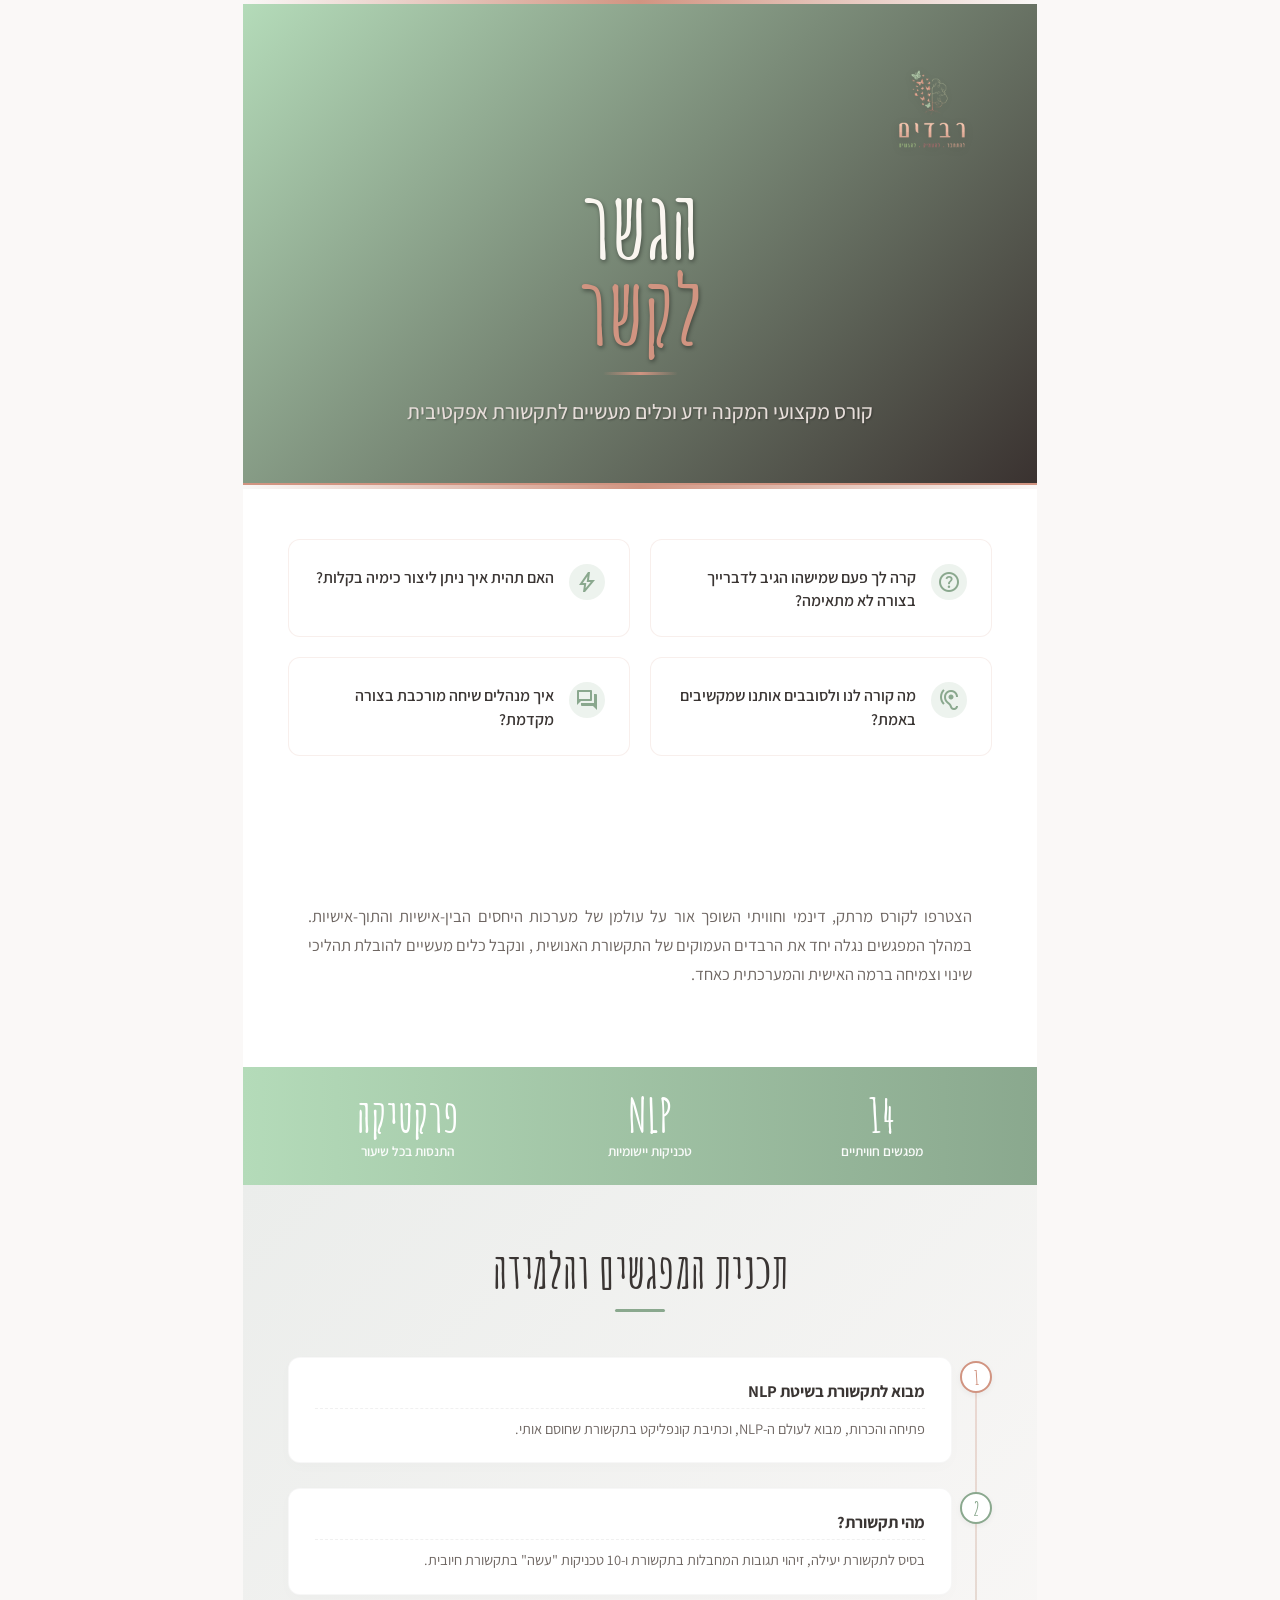
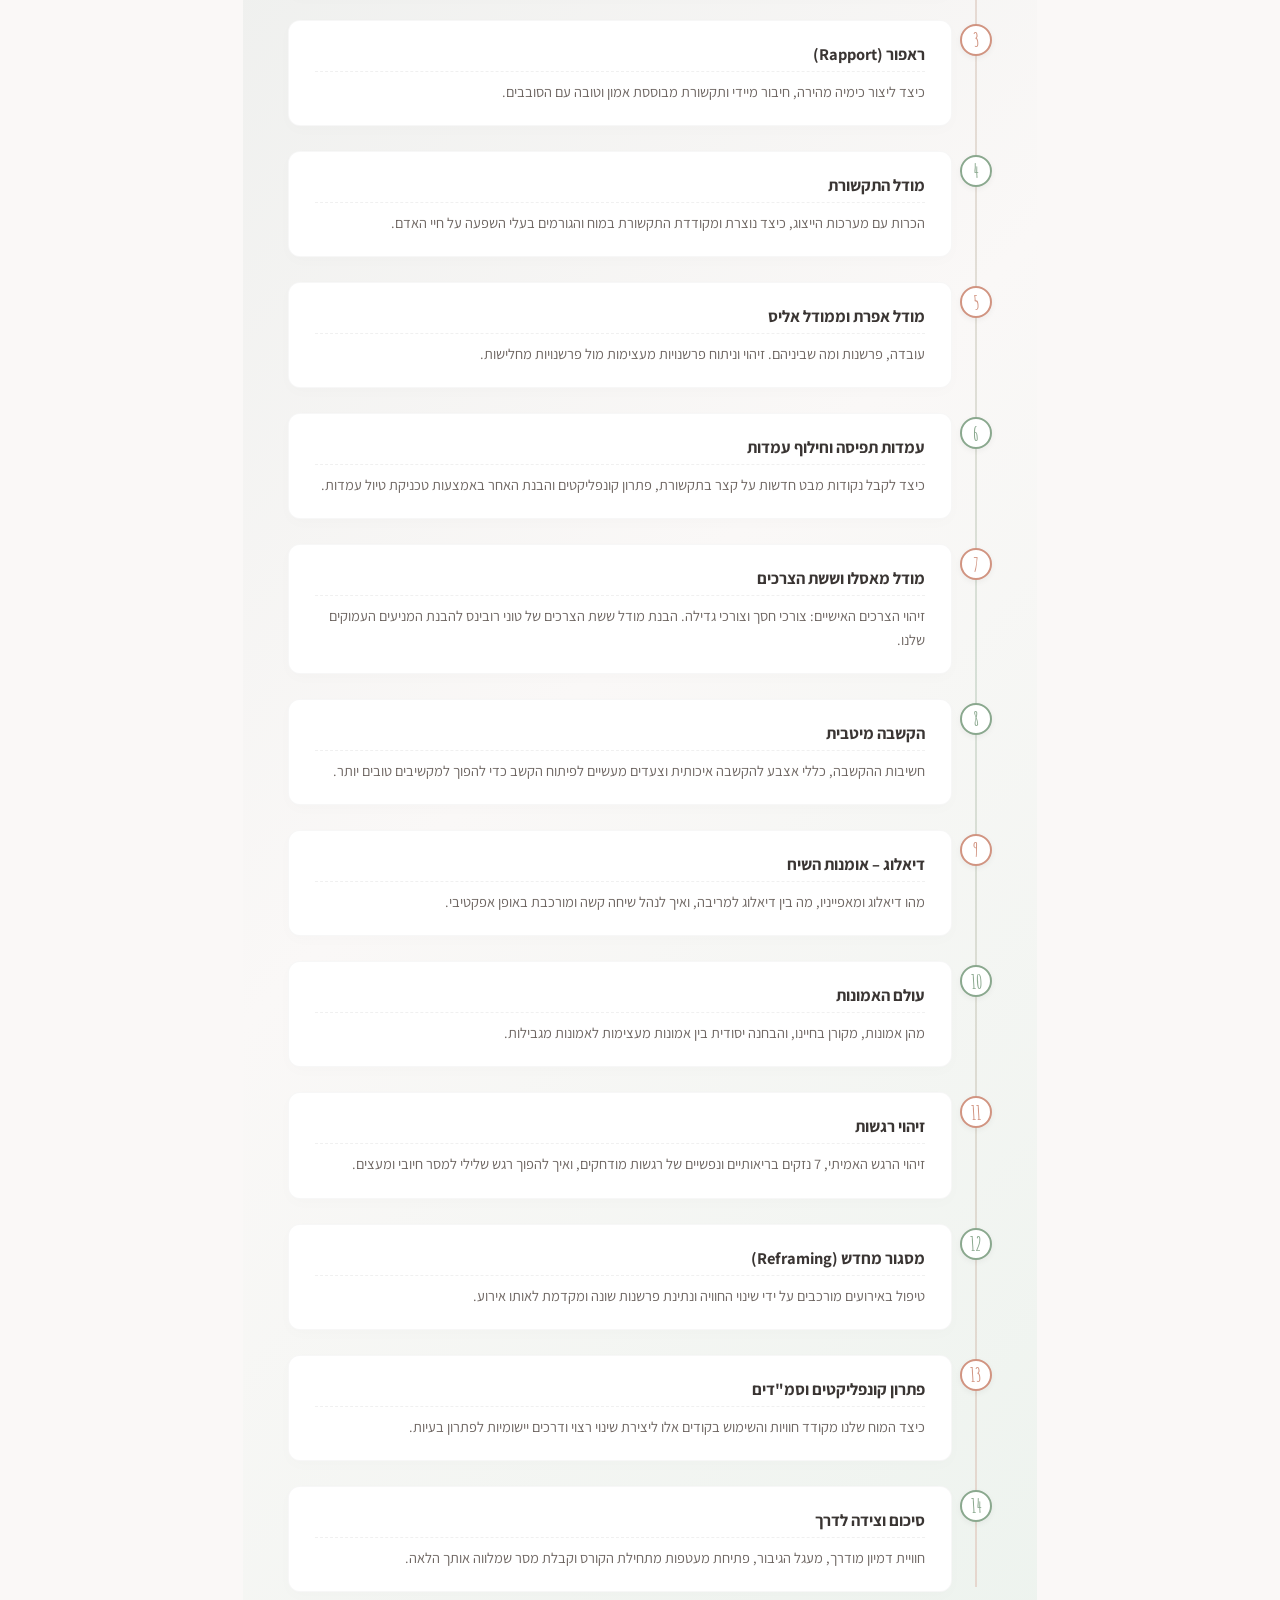
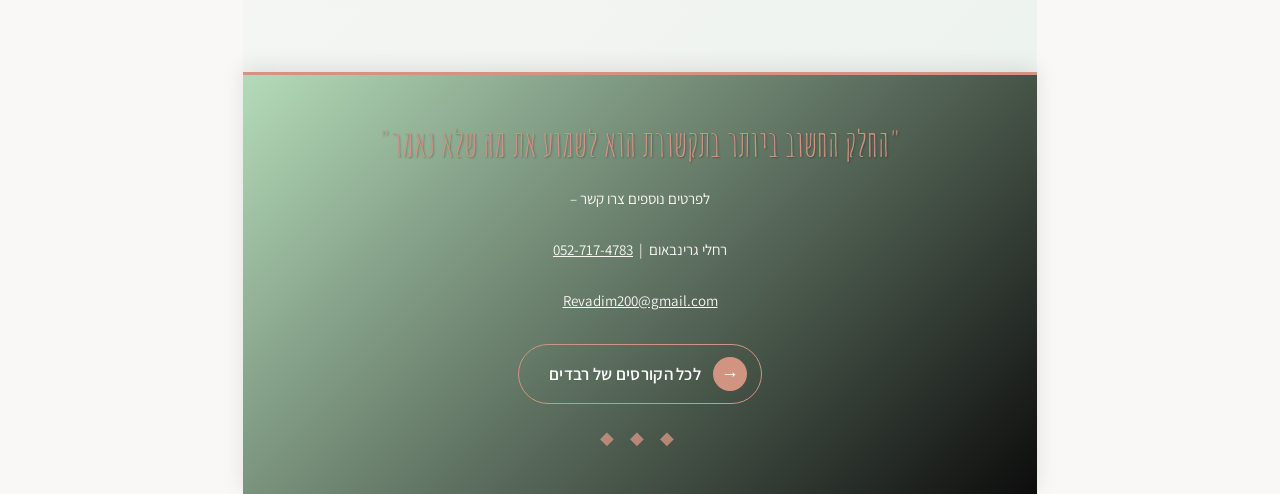
==== commit a46e3013: "אנימציות עדינות: כניסה בטעינה והופעה בגלילה Co-Authored-By: Claude Opus 5.5 <noreply@anthropic.com> " ====
--- a/communication.html
+++ b/communication.html
@@ -410,24 +410,8 @@
       }
     }
     </script>
-<style>
-  /* ---------- התאמה למסכים קטנים (טלפון) ---------- */
-  @media (max-width: 640px) {
-    img { max-width: 100%; }
-    .footer { padding: 36px 20px; }
-    .sub-title, .hero-sub, .hero-inner, .methods-container { width: auto; max-width: 100%; }
-    .section-title, .stat-lbl { white-space: normal; }
-    .cards-grid, .info-grid, .syllabus-grid, .outcomes-grid, .resp-grid { grid-template-columns: 1fr; }
-    .stats-banner, .details-bar { flex-wrap: wrap; justify-content: center; gap: 18px; padding-left: 20px; padding-right: 20px; }
-    .stat-block, .detail-item { flex: 1 1 40%; }
-    .hero-container, .cards-section, .timeline-section { padding-left: 20px; padding-right: 20px; }
-    .text-manifesto { padding: 32px 20px 40px; }
-    .main-title { font-size: 64px; }
-    .manifesto-heading, .section-title-modern { font-size: 36px; }
-    .stat-val { font-size: 38px; }
-    .timeline-content { padding: 18px; }
-  }
-</style>
+    <link rel="stylesheet" href="mobile.css">
+    <link rel="stylesheet" href="animations.css">
 </head>
 
 <body>
@@ -689,6 +673,7 @@
     <div class="footer-ornament">◆ ◆ ◆</div>
   </footer>
 
+    <script src="animations.js" defer></script>
 </body>
 
 </html>
--- a/mobile.css
+++ b/mobile.css
@@ -0,0 +1,173 @@
+/* ============================================================
+   רבדים – התאמה למסכים קטנים (טלפונים וטאבלטים צרים)
+   הקובץ נטען אחרי העיצוב של כל עמוד, ולכן גובר עליו רק במסכים צרים.
+   במחשב שום דבר לא משתנה.
+   ============================================================ */
+
+@media (max-width: 640px) {
+
+    img {
+        max-width: 100%;
+    }
+
+    /* ---------- מרווחים: פחות ריפוד בצדדים ---------- */
+    .hero-container,
+    .cards-section,
+    .text-manifesto,
+    .timeline-section,
+    .bottom-blocks,
+    .intro-section,
+    .info-section,
+    .responsibility-section,
+    .must-section,
+    .syllabus-section,
+    .outcomes-section,
+    .footer {
+        padding-left: 20px !important;
+        padding-right: 20px !important;
+    }
+
+    .hero-container,
+    .intro-section,
+    .info-section,
+    .responsibility-section,
+    .syllabus-section,
+    .outcomes-section,
+    .timeline-section {
+        padding-top: 40px !important;
+        padding-bottom: 40px !important;
+    }
+
+    .hero-inner {
+        width: 100%;
+        padding: 20px 16px;
+    }
+
+    .details-bar,
+    .stats-banner {
+        padding: 18px 16px;
+    }
+
+    /* ---------- רוחבים קבועים → גמישים ---------- */
+    .sub-title,
+    .hero-sub,
+    .methods-container,
+    .hero-divider {
+        width: auto;
+        max-width: 100%;
+    }
+
+    /* ---------- רשתות של שתיים/שלוש עמודות → עמודה אחת ---------- */
+    .cards-grid,
+    .info-grid,
+    .syllabus-grid,
+    .outcomes-grid,
+    .resp-grid {
+        grid-template-columns: 1fr;
+    }
+
+    /* ---------- שורות של נתונים: נשברות לשורה הבאה ---------- */
+    .stats-banner,
+    .details-bar {
+        flex-wrap: wrap;
+        gap: 16px 10px;
+    }
+
+    .stats-banner,
+    .details-bar {
+        justify-content: center;
+    }
+
+    .method-item-box {
+        padding: 20px;
+    }
+
+    .block-box {
+        padding: 22px;
+    }
+
+    .stat-block,
+    .detail-item {
+        flex: 1 1 40%;
+    }
+
+    .stat-lbl,
+    .section-title {
+        white-space: normal;
+    }
+
+    /* ---------- כותרות גדולות: קטנות יותר ---------- */
+    .main-title-text,
+    .main-title,
+    .hero-title {
+        font-size: 58px;
+        line-height: 1.05;
+    }
+
+    .manifesto-heading,
+    .intro-lead,
+    .info-title,
+    .resp-title,
+    .section-title,
+    .section-title-modern {
+        font-size: 36px;
+    }
+
+    .must-title {
+        font-size: 32px;
+    }
+
+    .detail-num,
+    .stat-val {
+        font-size: 34px;
+    }
+
+    .intro-section::before {
+        font-size: 80px;
+    }
+
+    .hero-logo,
+    .brand-logo {
+        width: 110px;
+    }
+
+    /* ---------- טקסט: בלי יישור לשני הצדדים, שלא ייווצרו רווחים גדולים ---------- */
+    .manifesto-p,
+    .intro-body {
+        text-align: right;
+    }
+
+    /* ---------- טבלת סילבוס (נוער בסיכוי): כל שורה הופכת לכרטיס ---------- */
+    .syllabus-table thead {
+        display: none;
+    }
+
+    .syllabus-table,
+    .syllabus-table tbody,
+    .syllabus-table tr,
+    .syllabus-table td {
+        display: block;
+        width: 100%;
+    }
+
+    .syllabus-table tr {
+        border-bottom: 1px solid rgba(0, 0, 0, .06);
+        padding: 10px 0;
+    }
+
+    .syllabus-table td {
+        padding: 6px 16px;
+        border-bottom: none;
+    }
+
+    .topic-cell {
+        width: 100%;
+        font-weight: 700;
+    }
+
+    /* ---------- כפתור "לכל הקורסים" ---------- */
+    .back-to-courses {
+        font-size: 16px;
+        padding: 10px 12px 10px 22px;
+    }
+}
--- a/animations.css
+++ b/animations.css
@@ -0,0 +1,41 @@
+/* ============================================================
+   רבדים – אנימציות עדינות
+   - כניסה רכה של החלק העליון בטעינת העמוד
+   - הופעה הדרגתית של כרטיסים וכותרות בגלילה
+   האנימציות פועלות רק אם JavaScript רץ (המחלקה anim-ready),
+   ולא פועלות בכלל אצל מי שביקש "הפחתת תנועה" במכשיר.
+   ============================================================ */
+
+@media (prefers-reduced-motion: no-preference) {
+
+    /* ---------- כניסה בטעינת העמוד ---------- */
+    html.anim-ready .anim-intro {
+        animation: revadim-intro .9s cubic-bezier(.22, .61, .36, 1) both;
+        animation-delay: var(--anim-delay, 0s);
+    }
+
+    /* ---------- הופעה בגלילה ---------- */
+    html.anim-ready .reveal {
+        opacity: 0;
+        transform: translateY(22px);
+    }
+
+    html.anim-ready .reveal.is-visible {
+        opacity: 1;
+        transform: none;
+        transition:
+            opacity .7s ease var(--anim-delay, 0s),
+            transform .7s cubic-bezier(.22, .61, .36, 1) var(--anim-delay, 0s);
+    }
+}
+
+@keyframes revadim-intro {
+    from {
+        opacity: 0;
+        transform: translateY(14px);
+    }
+    to {
+        opacity: 1;
+        transform: none;
+    }
+}
